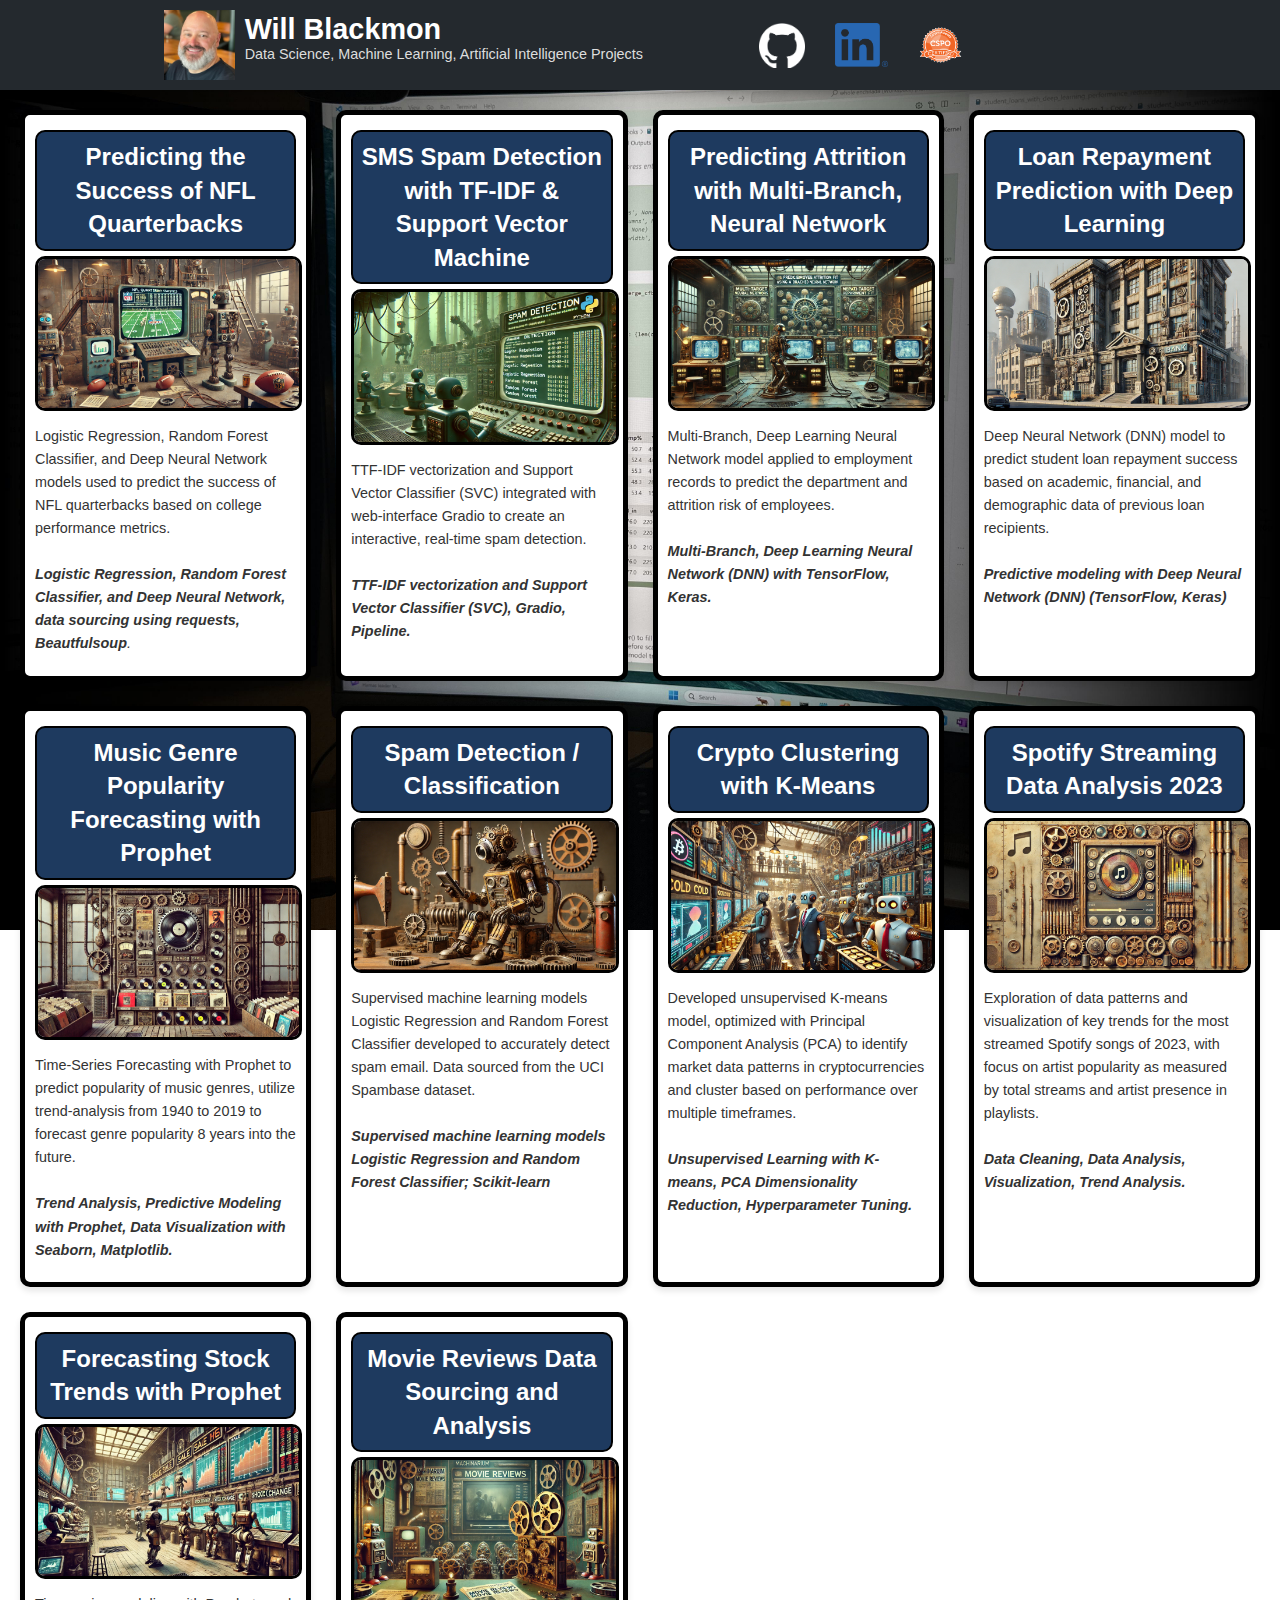
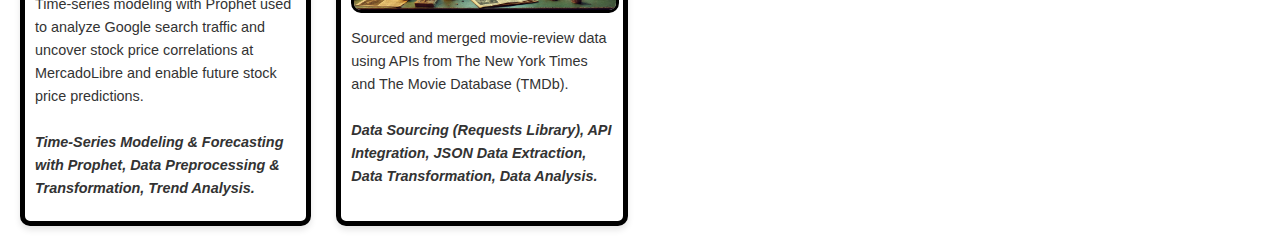
==== index.html @ c69c4bf8 "updating header styling" ====
<!DOCTYPE html>
<html lang="en">
<head>
    <meta charset="UTF-8">
    <meta name="viewport" content="width=device-width, initial-scale=1.0">
    <meta name="description" content="Will Blackmon: Data Science, Machine Learning, Artificial Intelligence Projects.">
    <meta name="keywords" content="Will Blackmon, Rice University, Machine Learning, Data Analysis, Portfolio, Projects, Engineering Manager, Software Development, Python, Software Engineering Manager, Data Science, TensorFlow, Keras ">
    <title>Will Blackmon: Data Science, Machine Learning, Artificial Intelligence Projects.</title>
    <link rel="stylesheet" href="styles.css">
</head>
<body>

    <header>
        <div class="header-content">
            <img src="images/photo.jpg" alt="Will Blackmon" style="height: 70px; vertical-align: middle; margin-right: 10px;">
            <div class="title-container">
                <h1 style="display: inline; margin: 0; font-size: 1.8em; color: #ffffff;">
                    Will Blackmon
                </h1>
                <p class="title-subtitle">Data Science, Machine Learning, Artificial Intelligence Projects</p>
            </div>
            <ul class="socials_links">
                <li><a href="https://github.com/willablackmon"><img src="images/octocat-white.png" alt="GitHub"></a></li>
                <li><a href="https://linkedin.com/in/willblackmon"><img src="images/LI-In-Bug.png" alt="LinkedIn"></a></li>
                <li><a href="https://www.scrumalliance.org/community/profile/wblackmon2"><img src="images/scrum_cspo.png" alt="Certified Product Owner, Certified Scrum Master"></a></li>
            </ul>
        </div>
    </header>

    <main>
        <section class="projects">
            <article class="project-tile">
                <a href="https://github.com/willablackmon/predicting_nfl_qb_success" target="_blank">
                    <h2>Predicting the Success of NFL Quarterbacks</h2>
                    <img src="images/qb.jpg" alt="NFL Quarterback Prediction">
                    <p>Logistic Regression, Random Forest Classifier, and Deep Neural Network models used to 
                        predict the success of NFL quarterbacks based on college performance metrics.  
                        <br>
                        <br><i><b>Logistic Regression, Random Forest Classifier, and 
                            Deep Neural Network, data sourcing using requests, Beautfulsoup</b>.</i>
                </p>
                </a>
            </article>
    
            <article class="project-tile">
                <a href="https://github.com/willablackmon/sms_spam_classification_svc_gradio" target="_blank">
                    <h2>SMS Spam Detection with TF-IDF & Support Vector Machine</h2>
                    <img src="images/spam_03.jpg" alt="SMS Spam Detection">
                    <p>TTF-IDF vectorization and Support Vector Classifier (SVC) integrated with web-interface 
                        Gradio to create an interactive, real-time spam detection. 
                        <br>
                        <br><i><b>TTF-IDF vectorization and Support Vector Classifier (SVC), 
                            Gradio, Pipeline.</b></i>

                </p>
                </a>
            </article>
    
            <article class="project-tile">
                <a href="https://github.com/willablackmon/attrition_multibranch_neural_network" target="_blank">
                    <h2>Predicting Attrition with Multi-Branch, Neural Network</h2>
                    <img src="images/neural_network_01.jpg" alt="Employee Attrition Prediction">
                    <p>Multi-Branch, Deep Learning Neural Network model applied to employment records to predict 
                        the department and attrition risk of employees. 
                        <br>
                        <br><i><b>Multi-Branch, Deep Learning Neural Network (DNN) with TensorFlow, Keras.</b></i>
                    </p>
                </a>
            </article>
    
            <article class="project-tile">
                <a href="https://github.com/willablackmon/loan_predictions_deep_learning" target="_blank">
                    <h2>Loan Repayment Prediction with Deep Learning</h2>
                    <img src="images/bank_01.jpg" alt="Student Loan Prediction">
                    <p>Deep Neural Network (DNN) model to predict student loan repayment success based on 
                        academic, financial, and demographic data of previous loan recipients.
                        <br>
                        <br><i><b>Predictive modeling with Deep Neural Network (DNN) (TensorFlow, Keras)</b></i>
                    </p>
                </a>
            </article>
    
            <article class="project-tile">
                <a href="https://github.com/willablackmon/top_selling_album_genres" target="_blank">
                    <h2>Music Genre Popularity Forecasting with Prophet</h2>
                    <img src="images/record_04.jpg" alt="Music Genres Forecasting">
                    <p>Time-Series Forecasting with Prophet to predict popularity of music genres, utilize trend-analysis from 1940 to 2019 
                        to forecast genre popularity 8 years into the future.  
                        <br>
                        <br><i><b>Trend Analysis, Predictive Modeling with Prophet, Data Visualization with Seaborn, Matplotlib.</b></i>
                    </p>
                </a>
            </article>
    
            <article class="project-tile">
                <a href="https://github.com/willablackmon/spam_detection_classification" target="_blank">
                    <h2>Spam Detection / Classification</h2>
                    <img src="images/text_03.jpg" alt="Spam Detection Classification">
                    <p>Supervised machine learning models Logistic Regression and Random Forest Classifier developed 
                        to accurately detect spam email.  
                        Data sourced from the UCI Spambase dataset.
                        <br>
                        <br><i><b>Supervised machine learning models Logistic Regression and 
                            Random Forest Classifier; Scikit-learn</b></i>
                    </p>
                </a>
            </article>
    
            <article class="project-tile">
                <a href="https://github.com/willablackmon/crypto_clustering_kmeans" target="_blank">
                    <h2>Crypto Clustering with K-Means</h2>
                    <img src="images/crypto_03.jpg" alt="Crypto Clustering">
                    <p>Developed unsupervised K-means model, optimized with Principal Component Analysis (PCA) 
                        to identify market data patterns in cryptocurrencies and cluster based on performance 
                        over multiple timeframes.  
                        <br>
                        <br><i><b>Unsupervised Learning with K-means, PCA Dimensionality Reduction, Hyperparameter Tuning.</b></i>
                    </p>
                </a>
            </article>
    
            <article class="project-tile">
                <a href="https://github.com/willablackmon/spotify_playlist_analysis" target="_blank">
                    <h2>Spotify Streaming Data Analysis 2023</h2>
                    <img src="images/playlist_00.jpg" alt="Spotify Data Analysis">
                    <p>Exploration of data patterns and visualization of key trends for the most streamed Spotify songs of 2023, with 
                        focus on artist popularity as measured by total streams and artist presence in playlists.
                        <br>
                        <br><i><b>Data Cleaning, Data Analysis, Visualization, Trend Analysis.</b></i>
                    </p>
                </a>
            </article>
    
            <article class="project-tile">
                <a href="https://github.com/willablackmon/search-stock-trends-prophet" target="_blank">
                    <h2>Forecasting Stock Trends with Prophet</h2>
                    <img src="images/stock_01.jpg" alt="Stock Trends Forecasting">
                    <p>Time-series modeling with Prophet used to analyze Google search traffic and uncover stock price correlations at 
                        MercadoLibre and enable future stock price predictions.
                        <br>
                        <br><i><b>Time-Series Modeling & Forecasting with Prophet, Data Preprocessing & Transformation, Trend Analysis.</b></i>
                    </p>
                </a>
            </article>
    
            <article class="project-tile">
                <a href="https://github.com/willablackmon/movie-reviews-data-sourcing" target="_blank">
                    <h2>Movie Reviews Data Sourcing and Analysis</h2>
                    <img src="images/movie_04.jpg" alt="Movie Reviews Analysis">
                    <p>Sourced and merged movie-review data using APIs from The New York Times and The Movie Database (TMDb). 
                    <br>
                    <br><i><b>Data Sourcing (Requests Library), API Integration, JSON Data Extraction, 
                        Data Transformation, Data Analysis.</b></i>
                    </p>
                </a>
            </article>
        </section>
    </main>
</body>
</html>
---- styles.css ----
/* General Styles */
body {
    font-family: 'Calibri', sans-serif;
    background: url('images/pc_gradient.jpg') no-repeat center center fixed;
    background-size: cover;
    color: #000000; /* Black text */
    margin: 0;
    padding: 0;
    box-sizing: border-box; /* Ensure padding and border are included in element width and height */
}

a {
    text-decoration: none; /* Removes underline */
    color: inherit; /* Ensures that the color remains the same as the surrounding text */
}

/* Header Styles */
header {
    background-color: #24292e; /* GitHub dark gray */
    padding: 10px 20px; /* Reduced padding for height adjustment */
    box-shadow: 0 4px 8px rgba(0, 0, 0, 0.2); /* Increased shadow for better visual impact */
}

.header-content {
    display: flex;
    align-items: center;
    justify-content: left; /* Align to the left */
    margin-left: 1.5in; /* Adjust the spacing as needed */
}

.title-container {
    display: inline-block;
}

header h1 {
    margin-top: 0; /* Remove the top margin to prevent pushing the text up */
    font-size: 1.8em; /* Adjusted font size */
    color: #ffffff; /* White text */
    margin-left: 10px; /* Space between the Octocat and name */
}

.title-subtitle {
    font-size: 0.9em; /* Smaller font size for subtitle */
    color: #dddddd; /* Light gray text */
    margin-top: 0; /* Remove top margin to align closely with main title */
}

.socials_links {
    display: inline-flex;
    list-style: none;
    padding: 0;
    margin: 0;
    margin-left: 1in;
    align-items: center; /* Align the icons vertically with the text */
}

.socials_links img {
    height: 45px; /* Adjusted height to match the updated layout */
    margin: 0 10px; /* Uniform spacing */
    vertical-align: middle; /* Ensure vertical alignment with text */
    object-fit: contain; /* Preserve the image's aspect ratio */
}

.socials_links li {
    margin-left: 10px; /* Space between social links */
}



/* Project Tiles */
.projects {
    display: grid;
    grid-template-columns: repeat(auto-fit, minmax(280px, 1fr)); /* Responsive layout with minimum width */
    gap: 15px; 
    padding: 15px;
}

.project-tile {
    background-color: #ffffff;
    padding: 10px; /* Adjusted padding for a tighter layout */
    margin: 5px; /* Reduced margin to bring tiles closer together */
    border-radius: 10px;
    box-shadow: 0px 4px 6px rgba(0, 0, 0, 0.1);
    align-items: center;
    text-align: center;
    display: flex;
    flex-direction: column;
    justify-content: space-between;
    overflow: hidden;
    font-family: 'Calibri', sans-serif;
    border: 5px solid black; /* Thick black border around each tile */
    /* Remove the transition for the tile's border color */
}

.project-tile img {
    width: 100%; /* Set width to 100% of the container */
    height: auto; /* 30% shorter than the original height */
    object-fit: cover; /* Ensure the image covers the area without being distorted */
    object-position: center; /* Keep the image centered */
    border-radius: 10px;
    margin-bottom: 5px; /* Reduced margin between image and title */
    border: 3px solid black; /* Black frame around the image */
    margin: 0; /* Remove any margin to align precisely with h2 */
    transition: transform 0.3s ease-in-out;
}

/* Keep only the hover effect for the image */
.project-tile:hover img,
.project-tile:hover h2 {
    width: 100%; /* Makes both image and title bubble span the full width of the tile */
    box-sizing: border-box; /* Ensures padding and border are included in the width */
    transform: scale(1.05);
    transition: transform 0.4s ease-in-out;
}

.project-tile h2 {
    font-size: 1.5em; /* Same font size */
    margin: 5px 0; /* Reduced margin for tighter fit */
    padding: 8px; /* Adjusted padding for compactness */
    background-color: #1E3A5F; /* Dark blue background */
    color: #FFFFFF;
    font-weight: bold;
    border-radius: 10px;
    white-space: normal;
    word-wrap: break-word;
    line-height: 1.4em;
    text-align: center;
    border: 2px solid black; /* Thin black border around h2 bubble */
    transition: border 0.3s ease-in-out; /* Transition for border when hovering */
}

.project-tile p {
    font-size: 0.9em; /* Slightly adjusted paragraph font size */
    margin: 5px 0; /* Reduced margins for a tighter layout */
    color: #333333; /* Use a dark gray instead of pure black for better readability */
    padding: 5px 0;
    text-align: left;
    line-height: 1.6;
    word-wrap: break-word;
    font-family: 'Calibri', sans-serif;
}

.project-tile a {
    text-decoration: none; /* Removes underline from links */
    color: inherit;
}

@media (max-width: 600px) {
    .projects {
        grid-template-columns: 1fr; /* Stack the tiles in a single column */
    }

    .project-tile {
        margin: 10px 0; /* Increase the vertical margin between tiles */
        padding: 8px; /* Adjust the padding to fit smaller screens */
    }

    .project-tile img {
        height: 120px; /* Reduce image height for smaller screens */
    }

    .project-tile h2 {
        font-size: 1.3em; /* Slightly reduce the title size */
    }
}


/*
.project-tile:hover {
    border-color: #1E3A5F; 
}

.project-tile:hover h2 {
    border: 5px solid black;  
}
*/
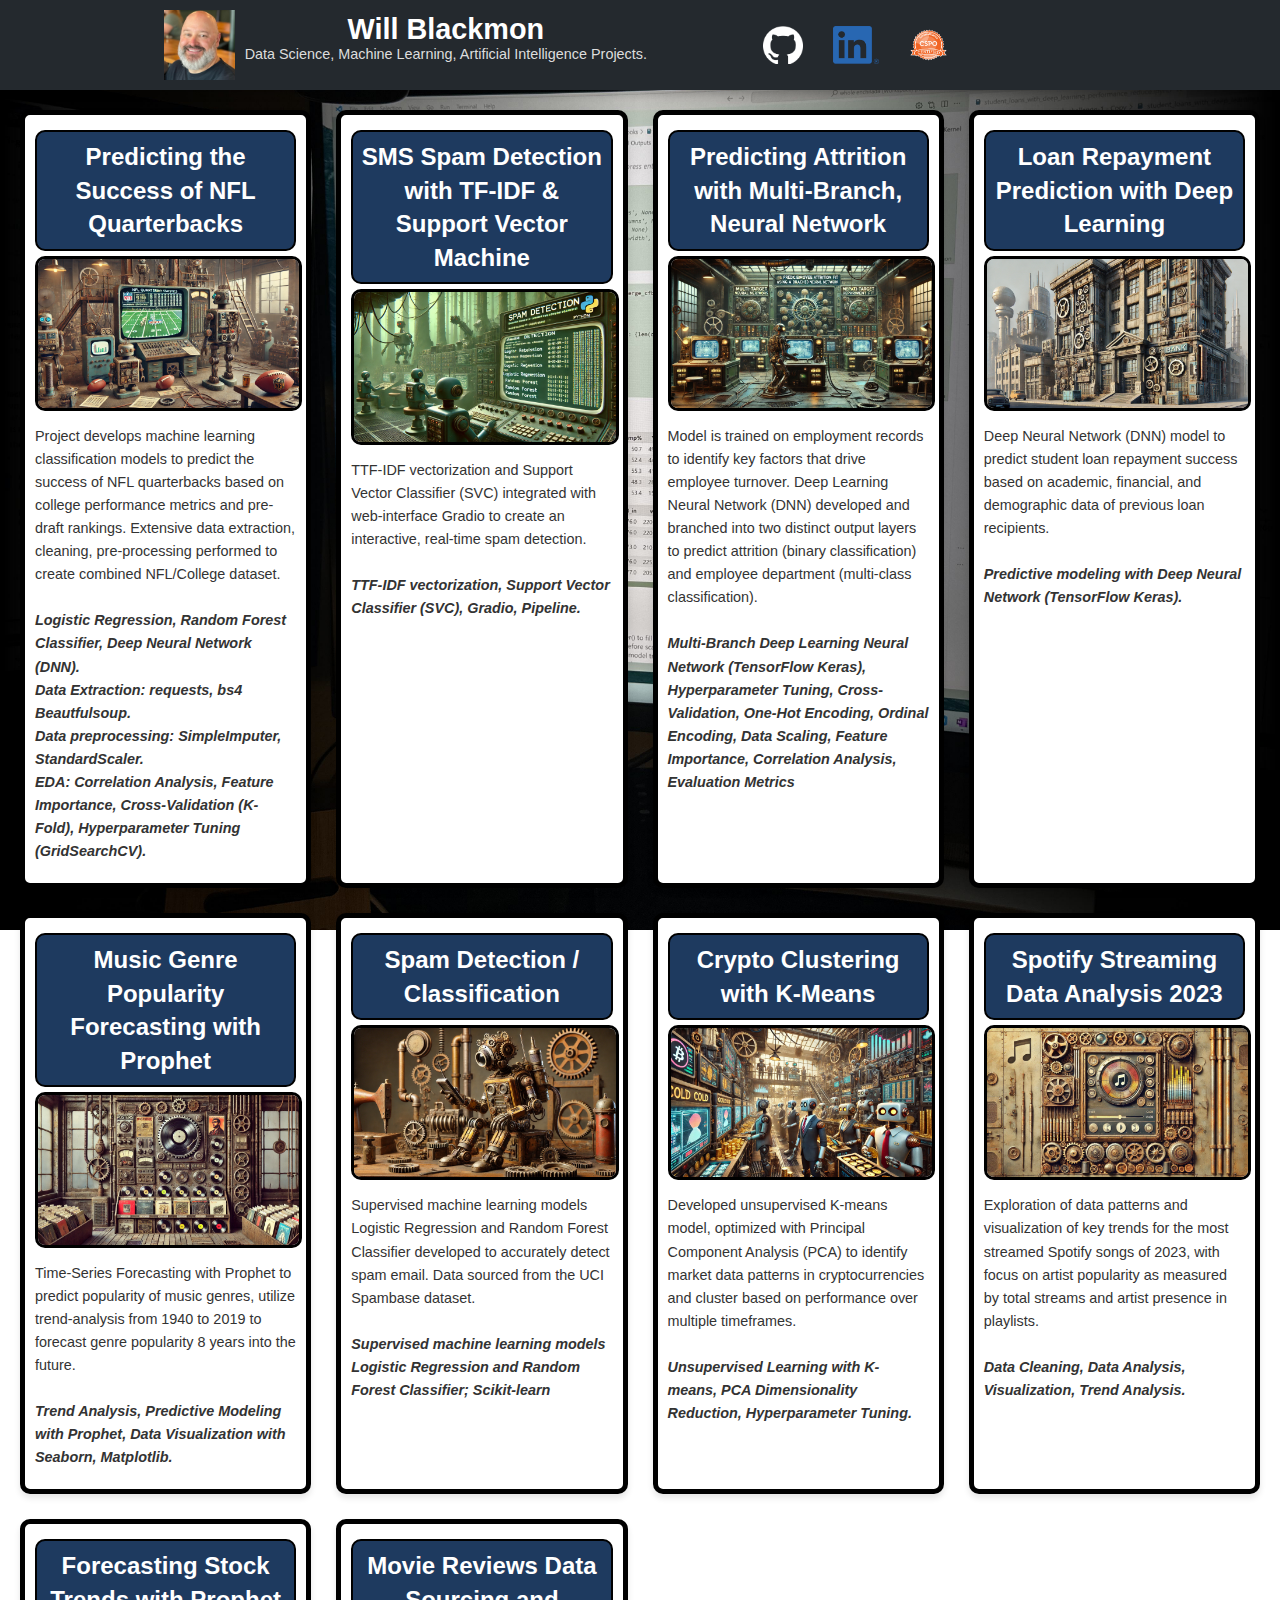
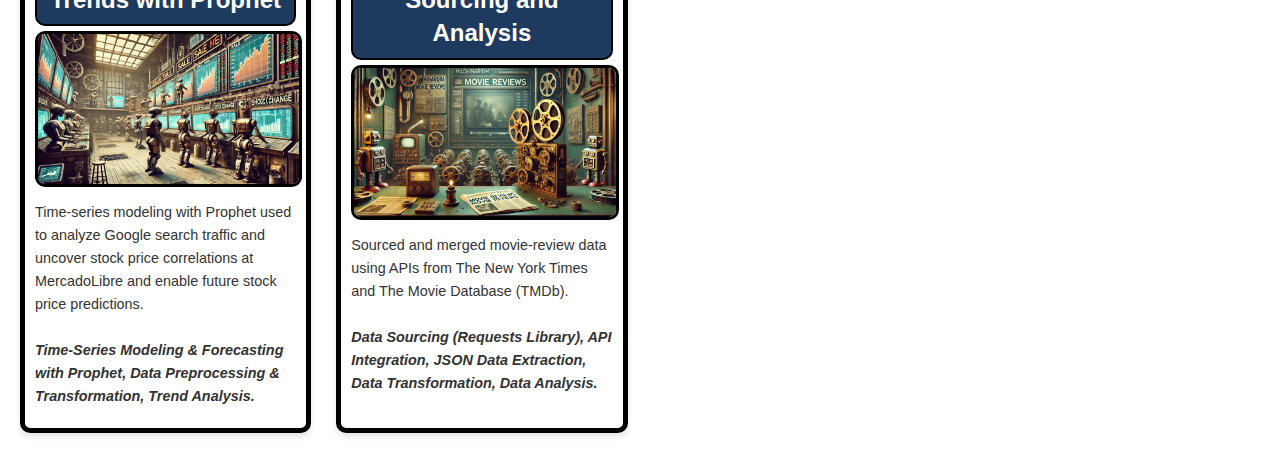
==== commit 63d06fe7: "updating project descriptions" ====
--- a/index.html
+++ b/index.html
@@ -17,7 +17,7 @@
                 <h1 style="display: inline; margin: 0; font-size: 1.8em; color: #ffffff;">
                     Will Blackmon
                 </h1>
-                <p class="title-subtitle">Data Science, Machine Learning, Artificial Intelligence Projects</p>
+                <p class="title-subtitle">Data Science, Machine Learning, Artificial Intelligence Projects.</p>
             </div>
             <ul class="socials_links">
                 <li><a href="https://github.com/willablackmon"><img src="images/octocat-white.png" alt="GitHub"></a></li>
@@ -33,11 +33,14 @@
                 <a href="https://github.com/willablackmon/predicting_nfl_qb_success" target="_blank">
                     <h2>Predicting the Success of NFL Quarterbacks</h2>
                     <img src="images/qb.jpg" alt="NFL Quarterback Prediction">
-                    <p>Logistic Regression, Random Forest Classifier, and Deep Neural Network models used to 
-                        predict the success of NFL quarterbacks based on college performance metrics.  
+                    <p>Project develops machine learning classification models to predict the success of NFL quarterbacks based on college 
+                        performance metrics and pre-draft rankings.  Extensive data extraction, cleaning, pre-processing performed
+                        to create combined NFL/College dataset.
                         <br>
-                        <br><i><b>Logistic Regression, Random Forest Classifier, and 
-                            Deep Neural Network, data sourcing using requests, Beautfulsoup</b>.</i>
+                        <br><i><b>Logistic Regression, Random Forest Classifier, Deep Neural Network (DNN). 
+                        <br>Data Extraction: requests, bs4 Beautfulsoup. 
+                        <br>Data preprocessing: SimpleImputer, StandardScaler. 
+                        <br>EDA: Correlation Analysis, Feature Importance, Cross-Validation (K-Fold), Hyperparameter Tuning (GridSearchCV).</b></i>
                 </p>
                 </a>
             </article>
@@ -49,8 +52,7 @@
                     <p>TTF-IDF vectorization and Support Vector Classifier (SVC) integrated with web-interface 
                         Gradio to create an interactive, real-time spam detection. 
                         <br>
-                        <br><i><b>TTF-IDF vectorization and Support Vector Classifier (SVC), 
-                            Gradio, Pipeline.</b></i>
+                        <br><i><b>TTF-IDF vectorization, Support Vector Classifier (SVC), Gradio, Pipeline.</b></i>
 
                 </p>
                 </a>
@@ -60,10 +62,13 @@
                 <a href="https://github.com/willablackmon/attrition_multibranch_neural_network" target="_blank">
                     <h2>Predicting Attrition with Multi-Branch, Neural Network</h2>
                     <img src="images/neural_network_01.jpg" alt="Employee Attrition Prediction">
-                    <p>Multi-Branch, Deep Learning Neural Network model applied to employment records to predict 
-                        the department and attrition risk of employees. 
+                    <p>Model is trained on employment records to identify key factors that drive employee turnover.  
+                        Deep Learning Neural Network (DNN) developed and branched into two distinct output layers 
+                        to predict attrition (binary classification) and employee department (multi-class classification). 
                         <br>
-                        <br><i><b>Multi-Branch, Deep Learning Neural Network (DNN) with TensorFlow, Keras.</b></i>
+                        <br><i><b>Multi-Branch Deep Learning Neural Network (TensorFlow Keras), 
+                            Hyperparameter Tuning, Cross-Validation, One-Hot Encoding, Ordinal Encoding, Data Scaling, 
+                            Feature Importance, Correlation Analysis, Evaluation Metrics</b></i>
                     </p>
                 </a>
             </article>
@@ -75,7 +80,7 @@
                     <p>Deep Neural Network (DNN) model to predict student loan repayment success based on 
                         academic, financial, and demographic data of previous loan recipients.
                         <br>
-                        <br><i><b>Predictive modeling with Deep Neural Network (DNN) (TensorFlow, Keras)</b></i>
+                        <br><i><b>Predictive modeling with Deep Neural Network (TensorFlow Keras).</b></i>
                     </p>
                 </a>
             </article>
--- a/styles.css
+++ b/styles.css
@@ -21,28 +21,31 @@
     box-shadow: 0 4px 8px rgba(0, 0, 0, 0.2); /* Increased shadow for better visual impact */
 }
 
+/* General Header Styles */
 .header-content {
     display: flex;
     align-items: center;
-    justify-content: left; /* Align to the left */
-    margin-left: 1.5in; /* Adjust the spacing as needed */
+    justify-content: left;
+    margin-left: 1.5in; /* Adjust as needed */
 }
 
 .title-container {
-    display: inline-block;
+    display: flex;
+    flex-direction: column;  /* Stack title and subtitle vertically */
+    align-items: center;     /* Center-align title and subtitle */
 }
 
 header h1 {
-    margin-top: 0; /* Remove the top margin to prevent pushing the text up */
-    font-size: 1.8em; /* Adjusted font size */
-    color: #ffffff; /* White text */
-    margin-left: 10px; /* Space between the Octocat and name */
+    margin-top: 0;
+    font-size: 1.8em;
+    color: #ffffff;
+    margin-left: 10px;
 }
 
 .title-subtitle {
-    font-size: 0.9em; /* Smaller font size for subtitle */
-    color: #dddddd; /* Light gray text */
-    margin-top: 0; /* Remove top margin to align closely with main title */
+    font-size: 0.9em;
+    color: #dddddd;
+    margin-top: 0;
 }
 
 .socials_links {
@@ -51,14 +54,14 @@
     padding: 0;
     margin: 0;
     margin-left: 1in;
-    align-items: center; /* Align the icons vertically with the text */
+    align-items: center;
 }
 
 .socials_links img {
-    height: 45px; /* Adjusted height to match the updated layout */
-    margin: 0 10px; /* Uniform spacing */
-    vertical-align: middle; /* Ensure vertical alignment with text */
-    object-fit: contain; /* Preserve the image's aspect ratio */
+    height: 39px; /* Increased by 30% */
+    margin: 0 10px;
+    vertical-align: middle;
+    object-fit: contain;
 }
 
 .socials_links li {
@@ -145,22 +148,19 @@
     color: inherit;
 }
 
+/* Responsive Adjustments for Smaller Screens */
 @media (max-width: 600px) {
-    .projects {
-        grid-template-columns: 1fr; /* Stack the tiles in a single column */
+    .header-content {
+        flex-direction: column;  /* Stack items vertically on small screens */
+        align-items: center;     /* Center-align all items in the header */
     }
 
-    .project-tile {
-        margin: 10px 0; /* Increase the vertical margin between tiles */
-        padding: 8px; /* Adjust the padding to fit smaller screens */
+    .socials_links {
+        margin-top: 10px; /* Adds space between title area and social icons */
     }
 
-    .project-tile img {
-        height: 120px; /* Reduce image height for smaller screens */
-    }
-
-    .project-tile h2 {
-        font-size: 1.3em; /* Slightly reduce the title size */
+    header h1, .title-subtitle {
+        text-align: center; /* Center-align text on small screens */
     }
 }
 
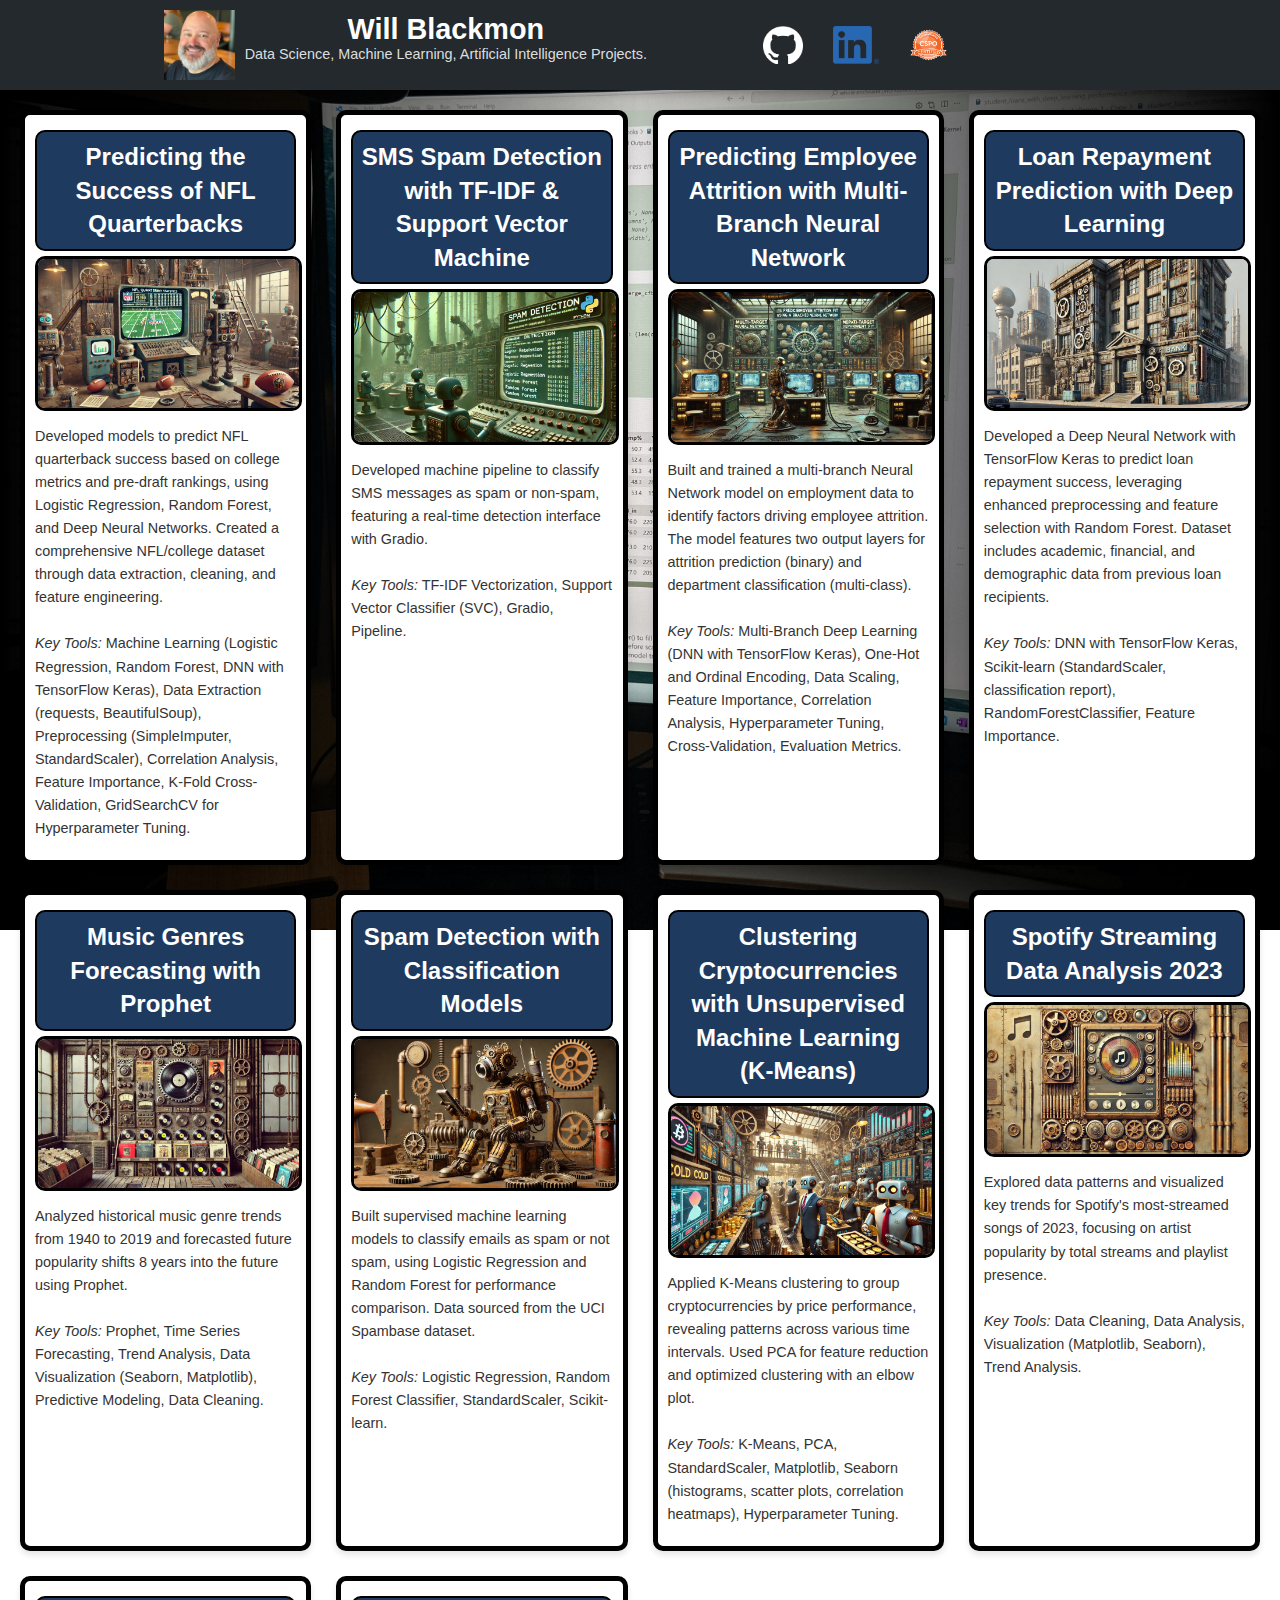
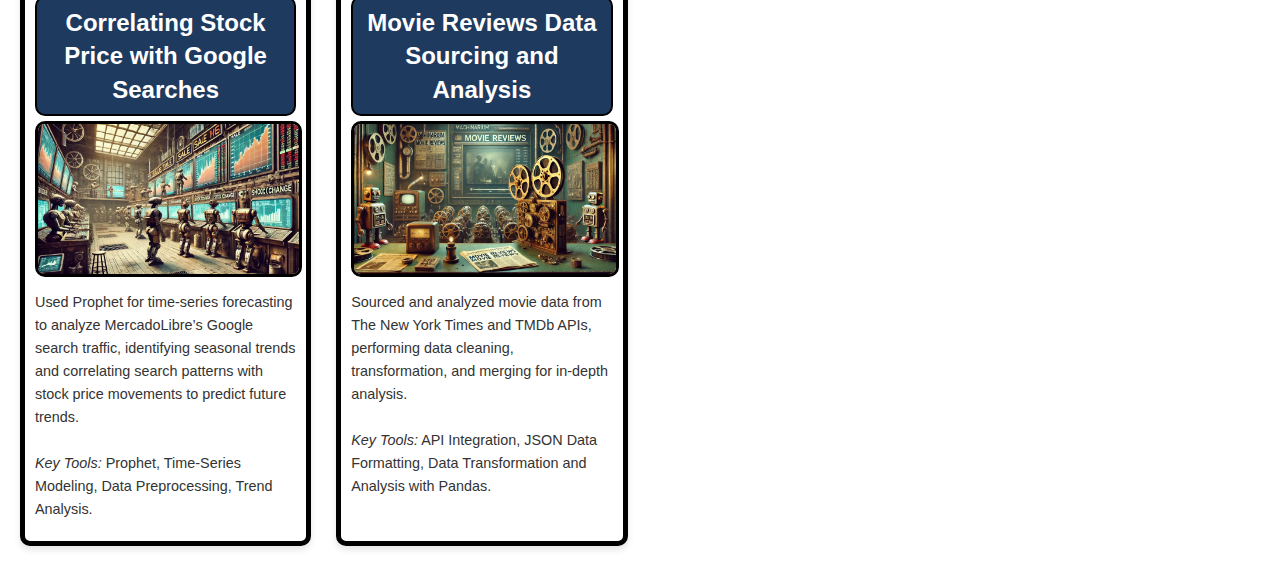
==== commit c67afa4c: "update summaries" ====
--- a/index.html
+++ b/index.html
@@ -32,15 +32,14 @@
             <article class="project-tile">
                 <a href="https://github.com/willablackmon/predicting_nfl_qb_success" target="_blank">
                     <h2>Predicting the Success of NFL Quarterbacks</h2>
-                    <img src="images/qb.jpg" alt="NFL Quarterback Prediction">
-                    <p>Project develops machine learning classification models to predict the success of NFL quarterbacks based on college 
-                        performance metrics and pre-draft rankings.  Extensive data extraction, cleaning, pre-processing performed
-                        to create combined NFL/College dataset.
+                    <img src="images/qb.jpg" alt="NFL Quarterback Success Prediction">
+                    <p>Developed models to predict NFL quarterback success based on college metrics and pre-draft rankings, 
+                        using Logistic Regression, Random Forest, and Deep Neural Networks. 
+                        Created a comprehensive NFL/college dataset through data extraction, cleaning, and feature engineering.
                         <br>
-                        <br><i><b>Logistic Regression, Random Forest Classifier, Deep Neural Network (DNN). 
-                        <br>Data Extraction: requests, bs4 Beautfulsoup. 
-                        <br>Data preprocessing: SimpleImputer, StandardScaler. 
-                        <br>EDA: Correlation Analysis, Feature Importance, Cross-Validation (K-Fold), Hyperparameter Tuning (GridSearchCV).</b></i>
+                        <br><i>Key Tools:</i> Machine Learning (Logistic Regression, Random Forest, DNN with TensorFlow Keras), 
+                            Data Extraction (requests, BeautifulSoup), Preprocessing (SimpleImputer, StandardScaler), 
+                            Correlation Analysis, Feature Importance, K-Fold Cross-Validation, GridSearchCV for Hyperparameter Tuning.
                 </p>
                 </a>
             </article>
@@ -49,26 +48,24 @@
                 <a href="https://github.com/willablackmon/sms_spam_classification_svc_gradio" target="_blank">
                     <h2>SMS Spam Detection with TF-IDF & Support Vector Machine</h2>
                     <img src="images/spam_03.jpg" alt="SMS Spam Detection">
-                    <p>TTF-IDF vectorization and Support Vector Classifier (SVC) integrated with web-interface 
-                        Gradio to create an interactive, real-time spam detection. 
+                    <p>Developed machine pipeline to classify SMS messages as spam or non-spam, 
+                        featuring a real-time detection interface with Gradio.
                         <br>
-                        <br><i><b>TTF-IDF vectorization, Support Vector Classifier (SVC), Gradio, Pipeline.</b></i>
-
+                        <br><i>Key Tools:</i> TF-IDF Vectorization, Support Vector Classifier (SVC), Gradio, Pipeline.
                 </p>
                 </a>
             </article>
     
             <article class="project-tile">
                 <a href="https://github.com/willablackmon/attrition_multibranch_neural_network" target="_blank">
-                    <h2>Predicting Attrition with Multi-Branch, Neural Network</h2>
+                    <h2>Predicting Employee Attrition with Multi-Branch Neural Network</h2>
                     <img src="images/neural_network_01.jpg" alt="Employee Attrition Prediction">
-                    <p>Model is trained on employment records to identify key factors that drive employee turnover.  
-                        Deep Learning Neural Network (DNN) developed and branched into two distinct output layers 
-                        to predict attrition (binary classification) and employee department (multi-class classification). 
+                    <p>Built and trained a multi-branch Neural Network model on employment data to identify factors driving employee attrition. 
+                        The model features two output layers for attrition prediction (binary) and department classification (multi-class).
                         <br>
-                        <br><i><b>Multi-Branch Deep Learning Neural Network (TensorFlow Keras), 
-                            Hyperparameter Tuning, Cross-Validation, One-Hot Encoding, Ordinal Encoding, Data Scaling, 
-                            Feature Importance, Correlation Analysis, Evaluation Metrics</b></i>
+                        <br><i>Key Tools:</i> Multi-Branch Deep Learning (DNN with TensorFlow Keras), 
+                            One-Hot and Ordinal Encoding, Data Scaling, Feature Importance, Correlation Analysis, 
+                            Hyperparameter Tuning, Cross-Validation, Evaluation Metrics.
                     </p>
                 </a>
             </article>
@@ -77,49 +74,52 @@
                 <a href="https://github.com/willablackmon/loan_predictions_deep_learning" target="_blank">
                     <h2>Loan Repayment Prediction with Deep Learning</h2>
                     <img src="images/bank_01.jpg" alt="Student Loan Prediction">
-                    <p>Deep Neural Network (DNN) model to predict student loan repayment success based on 
-                        academic, financial, and demographic data of previous loan recipients.
+                    <p>Developed a Deep Neural Network with TensorFlow Keras to predict loan repayment success, 
+                        leveraging enhanced preprocessing and feature selection with Random Forest. 
+                        Dataset includes academic, financial, and demographic data from previous loan recipients.
                         <br>
-                        <br><i><b>Predictive modeling with Deep Neural Network (TensorFlow Keras).</b></i>
+                        <br><i>Key Tools:</i> DNN with TensorFlow Keras, Scikit-learn (StandardScaler, classification report), 
+                        RandomForestClassifier, Feature Importance.
                     </p>
                 </a>
             </article>
     
             <article class="project-tile">
                 <a href="https://github.com/willablackmon/top_selling_album_genres" target="_blank">
-                    <h2>Music Genre Popularity Forecasting with Prophet</h2>
+                    <h2>Music Genres Forecasting with Prophet</h2>
                     <img src="images/record_04.jpg" alt="Music Genres Forecasting">
-                    <p>Time-Series Forecasting with Prophet to predict popularity of music genres, utilize trend-analysis from 1940 to 2019 
-                        to forecast genre popularity 8 years into the future.  
+                    <p>Analyzed historical music genre trends from 1940 to 2019 and forecasted future popularity 
+                        shifts 8 years into the future using Prophet.
                         <br>
-                        <br><i><b>Trend Analysis, Predictive Modeling with Prophet, Data Visualization with Seaborn, Matplotlib.</b></i>
+                        <br><i>Key Tools:</i> Prophet, Time Series Forecasting, Trend Analysis, 
+                            Data Visualization (Seaborn, Matplotlib), Predictive Modeling, Data Cleaning.
                     </p>
                 </a>
             </article>
     
             <article class="project-tile">
                 <a href="https://github.com/willablackmon/spam_detection_classification" target="_blank">
-                    <h2>Spam Detection / Classification</h2>
+                    <h2>Spam Detection with Classification Models</h2>
                     <img src="images/text_03.jpg" alt="Spam Detection Classification">
-                    <p>Supervised machine learning models Logistic Regression and Random Forest Classifier developed 
-                        to accurately detect spam email.  
+                    <p>Built supervised machine learning models to classify emails as spam or not spam, using Logistic 
+                        Regression and Random Forest for performance comparison. 
                         Data sourced from the UCI Spambase dataset.
                         <br>
-                        <br><i><b>Supervised machine learning models Logistic Regression and 
-                            Random Forest Classifier; Scikit-learn</b></i>
+                        <br><i>Key Tools:</i> Logistic Regression, Random Forest Classifier, StandardScaler, Scikit-learn.
                     </p>
                 </a>
             </article>
     
             <article class="project-tile">
                 <a href="https://github.com/willablackmon/crypto_clustering_kmeans" target="_blank">
-                    <h2>Crypto Clustering with K-Means</h2>
+                    <h2>Clustering Cryptocurrencies with Unsupervised Machine Learning (K-Means) </h2>
                     <img src="images/crypto_03.jpg" alt="Crypto Clustering">
-                    <p>Developed unsupervised K-means model, optimized with Principal Component Analysis (PCA) 
-                        to identify market data patterns in cryptocurrencies and cluster based on performance 
-                        over multiple timeframes.  
+                    <p>Applied K-Means clustering to group cryptocurrencies by price performance, 
+                        revealing patterns across various time intervals. 
+                        Used PCA for feature reduction and optimized clustering with an elbow plot.
                         <br>
-                        <br><i><b>Unsupervised Learning with K-means, PCA Dimensionality Reduction, Hyperparameter Tuning.</b></i>
+                        <br><i>Key Tools:</i> K-Means, PCA, StandardScaler, Matplotlib, Seaborn 
+                        (histograms, scatter plots, correlation heatmaps), Hyperparameter Tuning.
                     </p>
                 </a>
             </article>
@@ -128,22 +128,22 @@
                 <a href="https://github.com/willablackmon/spotify_playlist_analysis" target="_blank">
                     <h2>Spotify Streaming Data Analysis 2023</h2>
                     <img src="images/playlist_00.jpg" alt="Spotify Data Analysis">
-                    <p>Exploration of data patterns and visualization of key trends for the most streamed Spotify songs of 2023, with 
-                        focus on artist popularity as measured by total streams and artist presence in playlists.
+                    <p>Explored data patterns and visualized key trends for Spotify's 
+                        most-streamed songs of 2023, focusing on artist popularity by total streams and playlist presence.
                         <br>
-                        <br><i><b>Data Cleaning, Data Analysis, Visualization, Trend Analysis.</b></i>
+                        <br><i>Key Tools:</i> Data Cleaning, Data Analysis, Visualization (Matplotlib, Seaborn), Trend Analysis.
                     </p>
                 </a>
             </article>
     
             <article class="project-tile">
                 <a href="https://github.com/willablackmon/search-stock-trends-prophet" target="_blank">
-                    <h2>Forecasting Stock Trends with Prophet</h2>
+                    <h2>Correlating Stock Price with Google Searches</h2>
                     <img src="images/stock_01.jpg" alt="Stock Trends Forecasting">
-                    <p>Time-series modeling with Prophet used to analyze Google search traffic and uncover stock price correlations at 
-                        MercadoLibre and enable future stock price predictions.
+                    <p>Used Prophet for time-series forecasting to analyze MercadoLibre’s Google search traffic, 
+                        identifying seasonal trends and correlating search patterns with stock price movements to predict future trends.
                         <br>
-                        <br><i><b>Time-Series Modeling & Forecasting with Prophet, Data Preprocessing & Transformation, Trend Analysis.</b></i>
+                        <br><i>Key Tools:</i> Prophet, Time-Series Modeling, Data Preprocessing, Trend Analysis.
                     </p>
                 </a>
             </article>
@@ -152,10 +152,10 @@
                 <a href="https://github.com/willablackmon/movie-reviews-data-sourcing" target="_blank">
                     <h2>Movie Reviews Data Sourcing and Analysis</h2>
                     <img src="images/movie_04.jpg" alt="Movie Reviews Analysis">
-                    <p>Sourced and merged movie-review data using APIs from The New York Times and The Movie Database (TMDb). 
+                    <p>Sourced and analyzed movie data from The New York Times and TMDb APIs, 
+                        performing data cleaning, transformation, and merging for in-depth analysis. 
                     <br>
-                    <br><i><b>Data Sourcing (Requests Library), API Integration, JSON Data Extraction, 
-                        Data Transformation, Data Analysis.</b></i>
+                    <br><i>Key Tools:</i> API Integration, JSON Data Formatting, Data Transformation and Analysis with Pandas.
                     </p>
                 </a>
             </article>
--- a/styles.css
+++ b/styles.css
@@ -148,29 +148,38 @@
     color: inherit;
 }
 
-/* Responsive Adjustments for Smaller Screens */
+
+
 @media (max-width: 600px) {
     .header-content {
-        flex-direction: column;  /* Stack items vertically on small screens */
-        align-items: center;     /* Center-align all items in the header */
+        width: 100%;
+        display: flex;
+        flex-direction: column;
+        align-items: center;
+        justify-content: center;
+        margin: 0;
+        padding: 20px 0;
+    }
+
+    header {
+        text-align: center;
+        padding: 20px 10px;
     }
 
     .socials_links {
-        margin-top: 10px; /* Adds space between title area and social icons */
+        display: flex;
+        justify-content: center;
+        align-items: center;
+        width: auto; /* Allow content width */
+        padding: 0;
+        margin: 0;
+    }
+
+    .socials_links li {
+        margin: 0 10px; /* Space between icons */
     }
 
     header h1, .title-subtitle {
-        text-align: center; /* Center-align text on small screens */
+        text-align: center;
     }
-}
-
-
-/*
-.project-tile:hover {
-    border-color: #1E3A5F; 
-}
-
-.project-tile:hover h2 {
-    border: 5px solid black;  
-}
-*/+}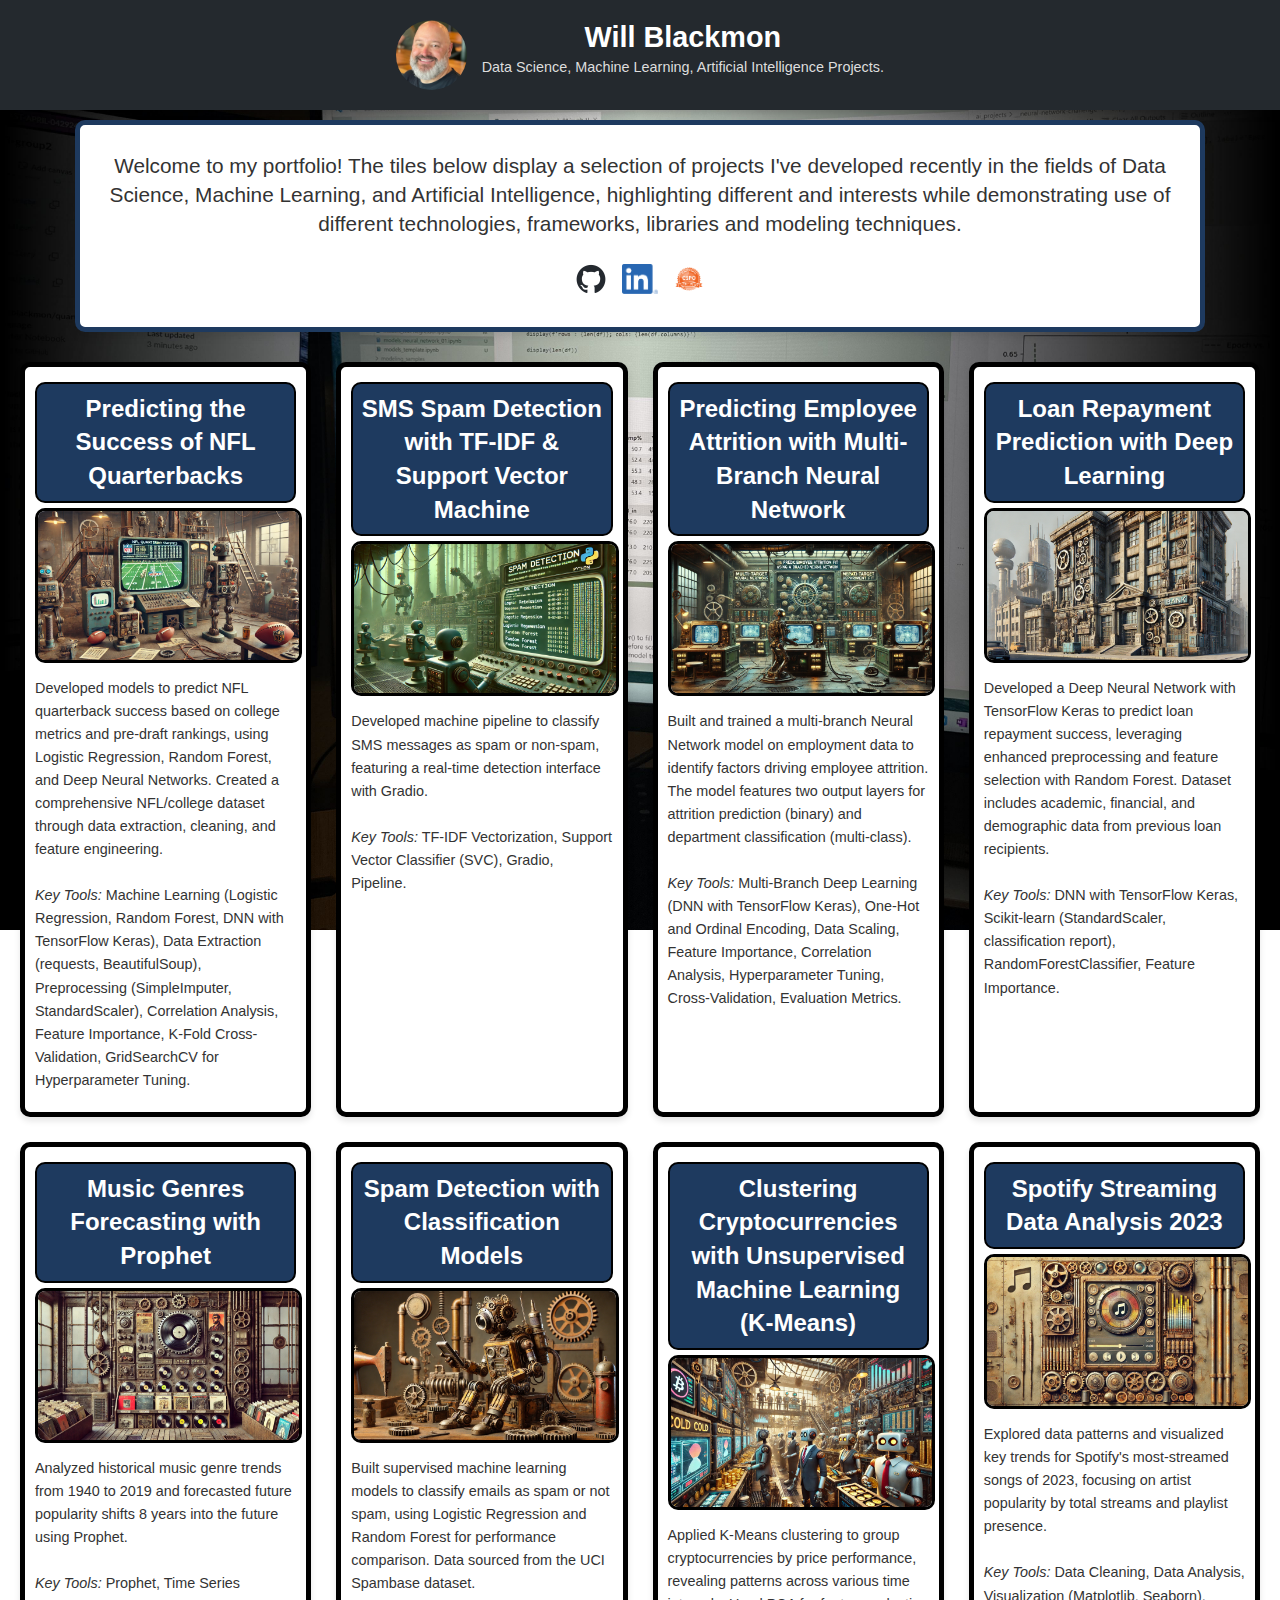
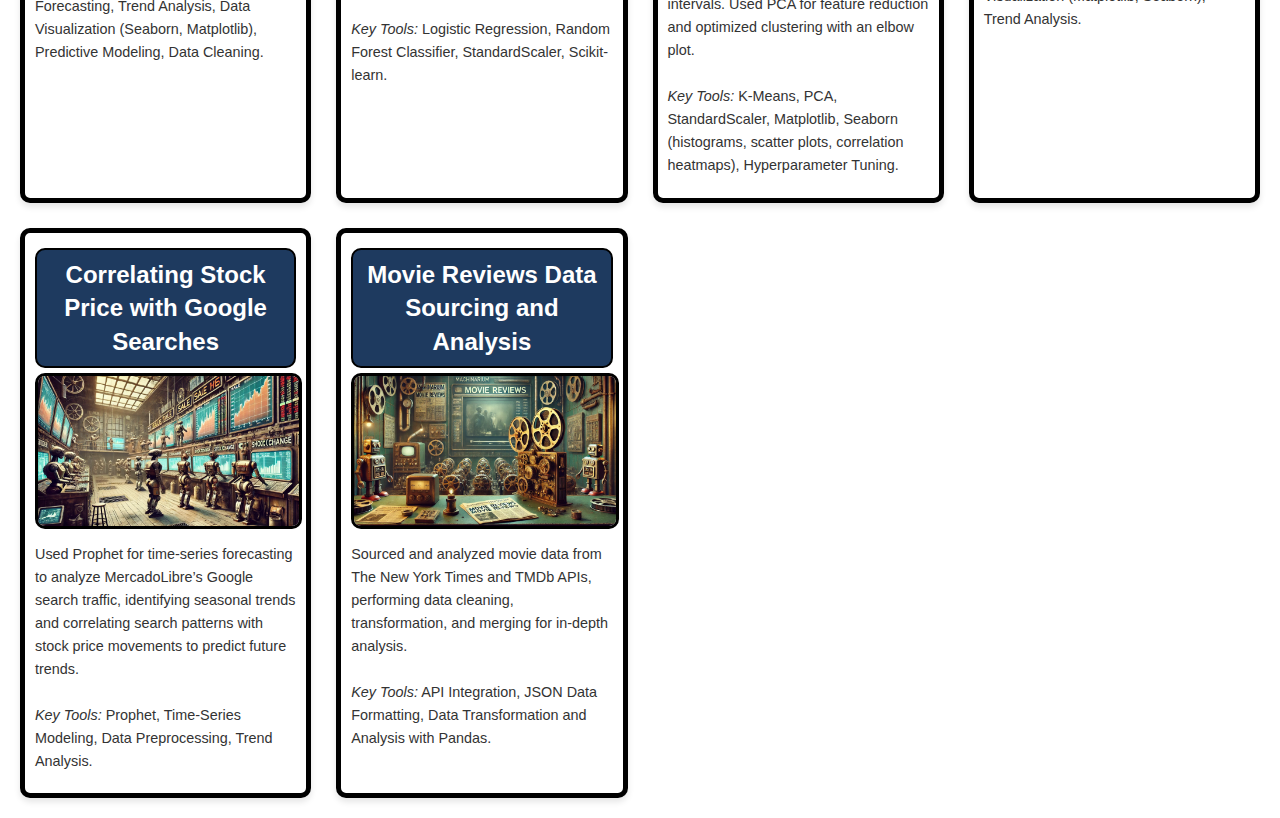
==== commit 761e8d69: "adding intro section" ====
--- a/index.html
+++ b/index.html
@@ -12,20 +12,26 @@
 
     <header>
         <div class="header-content">
-            <img src="images/photo.jpg" alt="Will Blackmon" style="height: 70px; vertical-align: middle; margin-right: 10px;">
+            <img src="images/photo.jpg" alt="Will Blackmon">
             <div class="title-container">
-                <h1 style="display: inline; margin: 0; font-size: 1.8em; color: #ffffff;">
-                    Will Blackmon
-                </h1>
+                <h1>Will Blackmon</h1>
                 <p class="title-subtitle">Data Science, Machine Learning, Artificial Intelligence Projects.</p>
             </div>
-            <ul class="socials_links">
-                <li><a href="https://github.com/willablackmon"><img src="images/octocat-white.png" alt="GitHub"></a></li>
-                <li><a href="https://linkedin.com/in/willblackmon"><img src="images/LI-In-Bug.png" alt="LinkedIn"></a></li>
-                <li><a href="https://www.scrumalliance.org/community/profile/wblackmon2"><img src="images/scrum_cspo.png" alt="Certified Product Owner, Certified Scrum Master"></a></li>
-            </ul>
         </div>
     </header>
+    
+    <section class="intro">
+        <p>Welcome to my portfolio! The tiles below display a selection of projects I've developed recently in the fields
+        of Data Science, Machine Learning, and Artificial Intelligence, highlighting different and interests while demonstrating 
+        use of different technologies, frameworks, libraries and modeling techniques.</p>
+
+        <ul class="socials_links">
+            <li><a href="https://github.com/willablackmon"><img src="images/octocat-black.png" alt="GitHub"></a></li>
+            <li><a href="https://linkedin.com/in/willblackmon"><img src="images/LI-In-Bug.png" alt="LinkedIn"></a></li>
+            <li><a href="https://www.scrumalliance.org/community/profile/wblackmon2"><img src="images/scrum_cspo.png" alt="Certified Product Owner, Certified Scrum Master"></a></li>
+        </ul>
+
+    </section>
 
     <main>
         <section class="projects">
--- a/styles.css
+++ b/styles.css
@@ -17,62 +17,76 @@
 /* Header Styles */
 header {
     background-color: #24292e; /* GitHub dark gray */
-    padding: 10px 20px; /* Reduced padding for height adjustment */
-    box-shadow: 0 4px 8px rgba(0, 0, 0, 0.2); /* Increased shadow for better visual impact */
+    padding: 20px; /* Added padding for more space */
+    box-shadow: 0 4px 8px rgba(0, 0, 0, 0.2);
+    text-align: center; /* Centers content within the header */
 }
 
-/* General Header Styles */
 .header-content {
     display: flex;
     align-items: center;
-    justify-content: left;
-    margin-left: 1.5in; /* Adjust as needed */
+    justify-content: center; /* Center-aligns the header content */
+    gap: 15px; /* Adds space between the image and title container */
+}
+
+.header-content img {
+    height: 70px;
+    border-radius: 50%; /* Optional: makes the image circular */
 }
 
 .title-container {
-    display: flex;
-    flex-direction: column;  /* Stack title and subtitle vertically */
-    align-items: center;     /* Center-align title and subtitle */
+    text-align: center; /* Centers text within the container */
 }
 
 header h1 {
-    margin-top: 0;
+    margin: 0;
     font-size: 1.8em;
     color: #ffffff;
-    margin-left: 10px;
 }
 
 .title-subtitle {
     font-size: 0.9em;
     color: #dddddd;
-    margin-top: 0;
+    margin-top: 5px;
 }
 
-.socials_links {
-    display: inline-flex;
-    list-style: none;
-    padding: 0;
-    margin: 0;
-    margin-left: 1in;
-    align-items: center;
+/* Introductory Section Styles */
+.intro {
+    background-color: #ffffff;
+    padding: 5px 10px; /* Reduced padding for a tighter layout */
+    margin: 10px auto; /* Centers the intro section with equal spacing on top and bottom */
+    max-width: 1100px; /* Matches the width of the tiles container */
+    border-radius: 10px;
+    border: 5px solid #1E3A5F; /* Dark blue frame around the intro section */
+    box-shadow: 0px 4px 8px rgba(0, 0, 0, 0.1);
+    text-align: center;
+    font-size: 1.3em;
+    line-height: 1.4;
+    color: #333333;
 }
 
-.socials_links img {
-    height: 39px; /* Increased by 30% */
-    margin: 0 10px;
-    vertical-align: middle;
+/* Social Links Centered in Intro Section */
+.intro .socials_links {
+    display: flex;
+    justify-content: center;
+    list-style: none;
+    padding: 5px 0 0 0; /* Reduced padding above the icons */
+    margin-top: 10px; /* Reduced spacing between text and icons */
+}
+
+.intro .socials_links li {
+    margin: 0 8px; /* Less space between icons */
+}
+
+.intro .socials_links img {
+    height: 30px; /* Smaller icons */
     object-fit: contain;
 }
-
-.socials_links li {
-    margin-left: 10px; /* Space between social links */
-}
-
-
 
 /* Project Tiles */
 .projects {
     display: grid;
+    margin-top: 10px; /* Reduce space between intro and tiles */
     grid-template-columns: repeat(auto-fit, minmax(280px, 1fr)); /* Responsive layout with minimum width */
     gap: 15px; 
     padding: 15px;
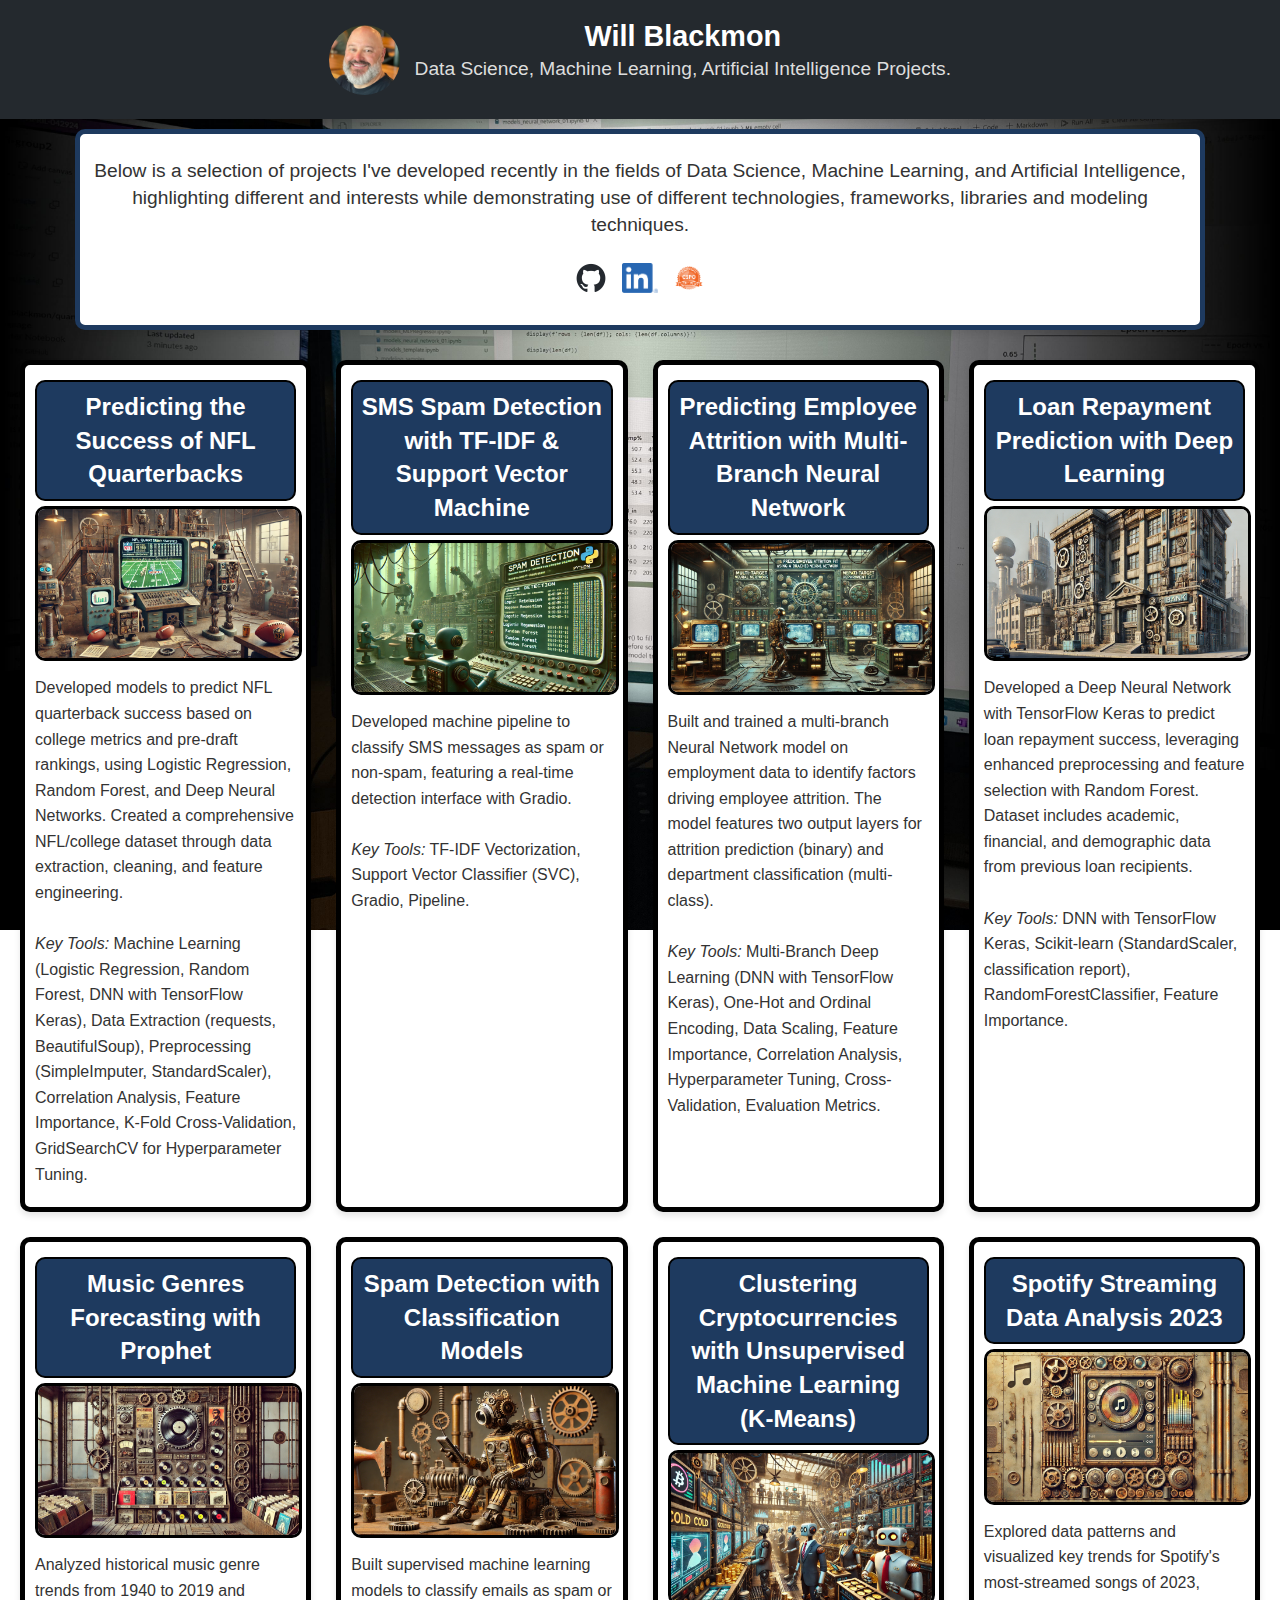
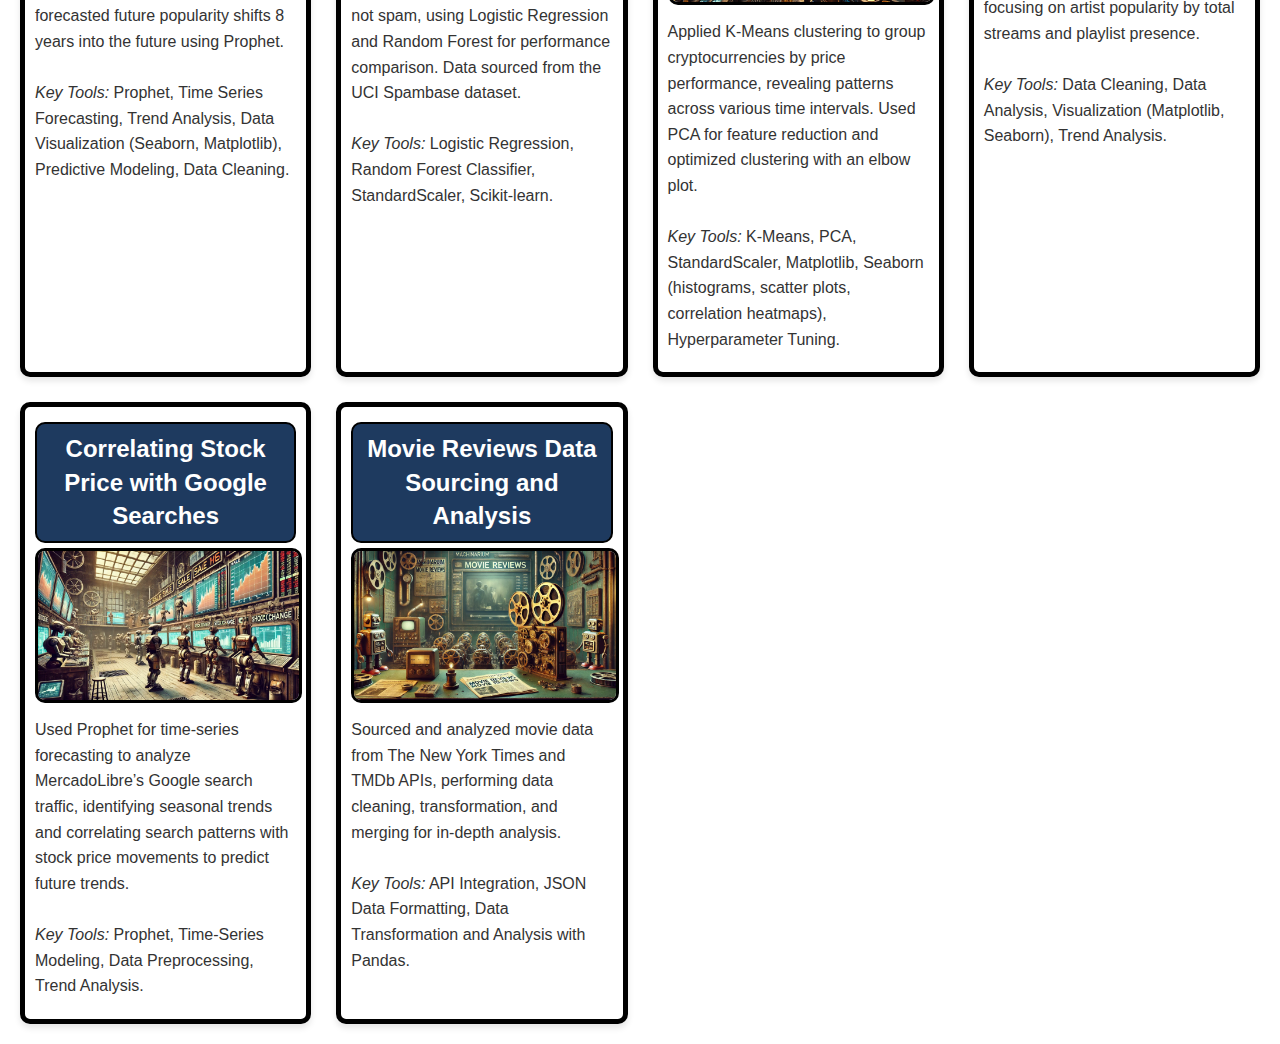
==== commit 8a6046df: "update fonts in intro section" ====
--- a/index.html
+++ b/index.html
@@ -21,7 +21,7 @@
     </header>
     
     <section class="intro">
-        <p>Welcome to my portfolio! The tiles below display a selection of projects I've developed recently in the fields
+        <p>Below is a selection of projects I've developed recently in the fields
         of Data Science, Machine Learning, and Artificial Intelligence, highlighting different and interests while demonstrating 
         use of different technologies, frameworks, libraries and modeling techniques.</p>
 
--- a/styles.css
+++ b/styles.css
@@ -45,7 +45,7 @@
 }
 
 .title-subtitle {
-    font-size: 0.9em;
+    font-size: 1.2em;
     color: #dddddd;
     margin-top: 5px;
 }
@@ -60,7 +60,7 @@
     border: 5px solid #1E3A5F; /* Dark blue frame around the intro section */
     box-shadow: 0px 4px 8px rgba(0, 0, 0, 0.1);
     text-align: center;
-    font-size: 1.3em;
+    font-size: 1.2em;
     line-height: 1.4;
     color: #333333;
 }
@@ -147,7 +147,7 @@
 }
 
 .project-tile p {
-    font-size: 0.9em; /* Slightly adjusted paragraph font size */
+    font-size: 1.0em; /* Slightly adjusted paragraph font size */
     margin: 5px 0; /* Reduced margins for a tighter layout */
     color: #333333; /* Use a dark gray instead of pure black for better readability */
     padding: 5px 0;
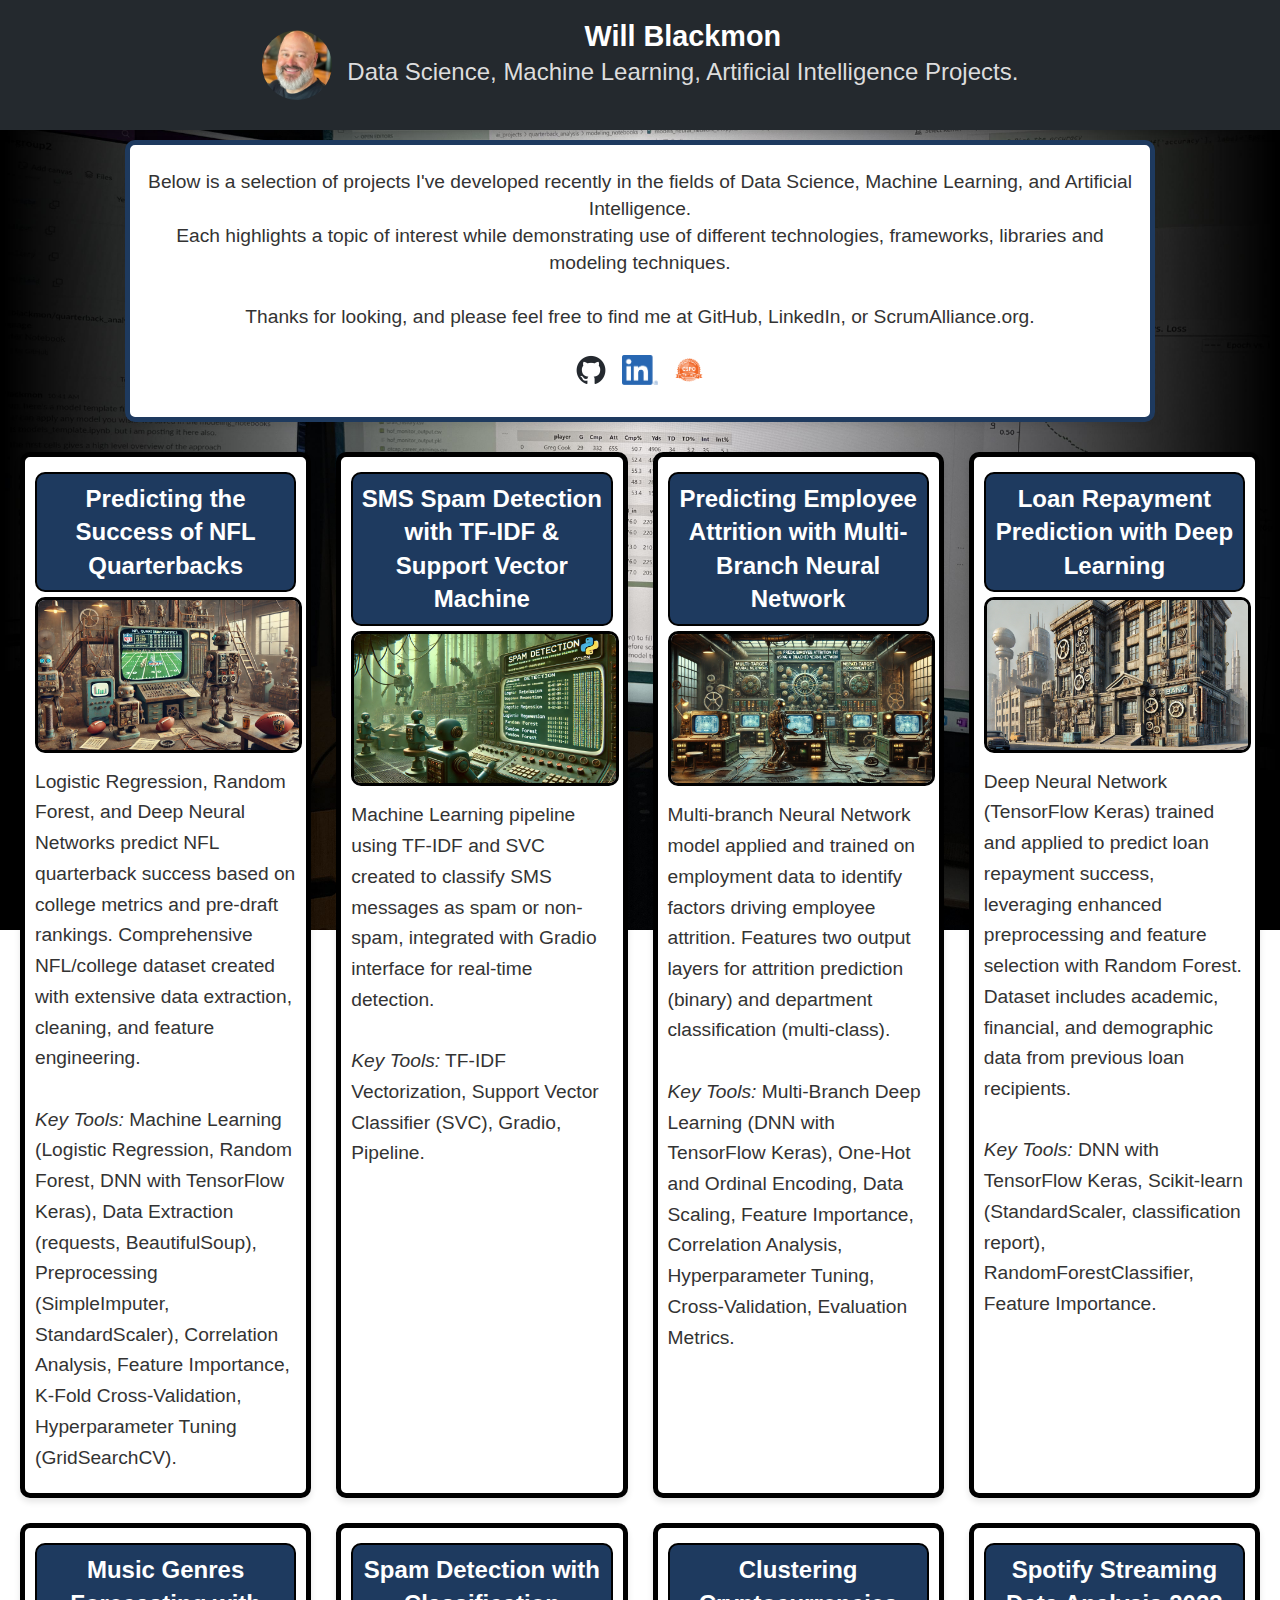
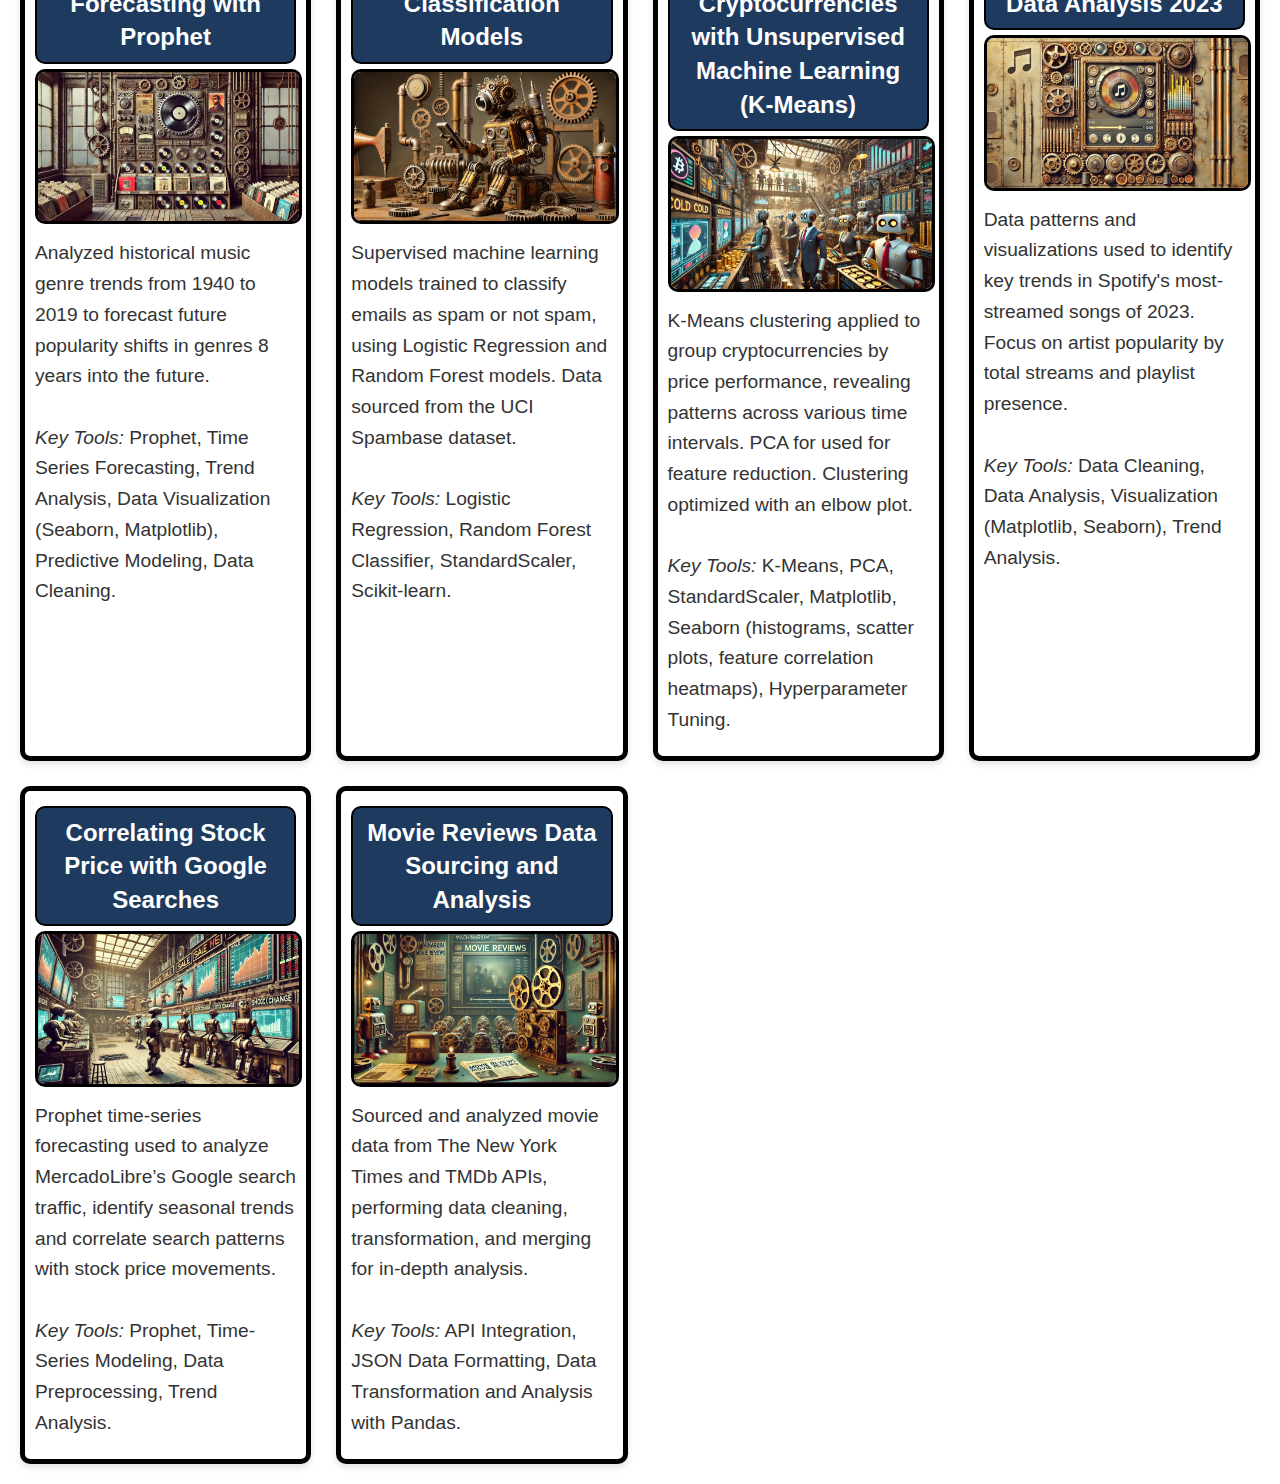
==== commit 4ffbe71c: "descriptions on tiles edited" ====
--- a/index.html
+++ b/index.html
@@ -22,8 +22,13 @@
     
     <section class="intro">
         <p>Below is a selection of projects I've developed recently in the fields
-        of Data Science, Machine Learning, and Artificial Intelligence, highlighting different and interests while demonstrating 
-        use of different technologies, frameworks, libraries and modeling techniques.</p>
+        of Data Science, Machine Learning, and Artificial Intelligence.  
+        <br>Each highlights a topic of interest while demonstrating use of different technologies, frameworks, libraries and modeling techniques.  
+        <br><br>
+        Thanks for looking, and please feel free to find me at <a href="https://github.com/willablackmon">GitHub</a>, 
+    <a href="https://linkedin.com/in/willblackmon">LinkedIn</a>, 
+    or <a href="https://www.scrumalliance.org/community/profile/wblackmon2">ScrumAlliance.org</a>.
+</p>
 
         <ul class="socials_links">
             <li><a href="https://github.com/willablackmon"><img src="images/octocat-black.png" alt="GitHub"></a></li>
@@ -39,13 +44,14 @@
                 <a href="https://github.com/willablackmon/predicting_nfl_qb_success" target="_blank">
                     <h2>Predicting the Success of NFL Quarterbacks</h2>
                     <img src="images/qb.jpg" alt="NFL Quarterback Success Prediction">
-                    <p>Developed models to predict NFL quarterback success based on college metrics and pre-draft rankings, 
-                        using Logistic Regression, Random Forest, and Deep Neural Networks. 
-                        Created a comprehensive NFL/college dataset through data extraction, cleaning, and feature engineering.
+                    <p>Logistic Regression, Random Forest, and Deep Neural Networks
+                        predict NFL quarterback success based on college metrics and pre-draft rankings.  
+                        Comprehensive NFL/college dataset created with extensive data extraction, cleaning, 
+                        and feature engineering.
                         <br>
                         <br><i>Key Tools:</i> Machine Learning (Logistic Regression, Random Forest, DNN with TensorFlow Keras), 
                             Data Extraction (requests, BeautifulSoup), Preprocessing (SimpleImputer, StandardScaler), 
-                            Correlation Analysis, Feature Importance, K-Fold Cross-Validation, GridSearchCV for Hyperparameter Tuning.
+                            Correlation Analysis, Feature Importance, K-Fold Cross-Validation, Hyperparameter Tuning (GridSearchCV).
                 </p>
                 </a>
             </article>
@@ -54,8 +60,8 @@
                 <a href="https://github.com/willablackmon/sms_spam_classification_svc_gradio" target="_blank">
                     <h2>SMS Spam Detection with TF-IDF & Support Vector Machine</h2>
                     <img src="images/spam_03.jpg" alt="SMS Spam Detection">
-                    <p>Developed machine pipeline to classify SMS messages as spam or non-spam, 
-                        featuring a real-time detection interface with Gradio.
+                    <p>Machine Learning pipeline using TF-IDF and SVC created to classify SMS messages as spam or non-spam, 
+                        integrated with Gradio interface for real-time detection.
                         <br>
                         <br><i>Key Tools:</i> TF-IDF Vectorization, Support Vector Classifier (SVC), Gradio, Pipeline.
                 </p>
@@ -66,8 +72,9 @@
                 <a href="https://github.com/willablackmon/attrition_multibranch_neural_network" target="_blank">
                     <h2>Predicting Employee Attrition with Multi-Branch Neural Network</h2>
                     <img src="images/neural_network_01.jpg" alt="Employee Attrition Prediction">
-                    <p>Built and trained a multi-branch Neural Network model on employment data to identify factors driving employee attrition. 
-                        The model features two output layers for attrition prediction (binary) and department classification (multi-class).
+                    <p>Multi-branch Neural Network model applied and trained on employment data to identify factors 
+                        driving employee attrition. Features two output layers for attrition prediction (binary) and department 
+                        classification (multi-class).
                         <br>
                         <br><i>Key Tools:</i> Multi-Branch Deep Learning (DNN with TensorFlow Keras), 
                             One-Hot and Ordinal Encoding, Data Scaling, Feature Importance, Correlation Analysis, 
@@ -80,7 +87,7 @@
                 <a href="https://github.com/willablackmon/loan_predictions_deep_learning" target="_blank">
                     <h2>Loan Repayment Prediction with Deep Learning</h2>
                     <img src="images/bank_01.jpg" alt="Student Loan Prediction">
-                    <p>Developed a Deep Neural Network with TensorFlow Keras to predict loan repayment success, 
+                    <p>Deep Neural Network (TensorFlow Keras) trained and applied to predict loan repayment success, 
                         leveraging enhanced preprocessing and feature selection with Random Forest. 
                         Dataset includes academic, financial, and demographic data from previous loan recipients.
                         <br>
@@ -94,8 +101,8 @@
                 <a href="https://github.com/willablackmon/top_selling_album_genres" target="_blank">
                     <h2>Music Genres Forecasting with Prophet</h2>
                     <img src="images/record_04.jpg" alt="Music Genres Forecasting">
-                    <p>Analyzed historical music genre trends from 1940 to 2019 and forecasted future popularity 
-                        shifts 8 years into the future using Prophet.
+                    <p>Analyzed historical music genre trends from 1940 to 2019 to forecast future popularity 
+                        shifts in genres 8 years into the future.
                         <br>
                         <br><i>Key Tools:</i> Prophet, Time Series Forecasting, Trend Analysis, 
                             Data Visualization (Seaborn, Matplotlib), Predictive Modeling, Data Cleaning.
@@ -107,9 +114,8 @@
                 <a href="https://github.com/willablackmon/spam_detection_classification" target="_blank">
                     <h2>Spam Detection with Classification Models</h2>
                     <img src="images/text_03.jpg" alt="Spam Detection Classification">
-                    <p>Built supervised machine learning models to classify emails as spam or not spam, using Logistic 
-                        Regression and Random Forest for performance comparison. 
-                        Data sourced from the UCI Spambase dataset.
+                    <p>Supervised machine learning models trained to classify emails as spam or not spam, using Logistic 
+                        Regression and Random Forest models.  Data sourced from the UCI Spambase dataset.
                         <br>
                         <br><i>Key Tools:</i> Logistic Regression, Random Forest Classifier, StandardScaler, Scikit-learn.
                     </p>
@@ -120,12 +126,12 @@
                 <a href="https://github.com/willablackmon/crypto_clustering_kmeans" target="_blank">
                     <h2>Clustering Cryptocurrencies with Unsupervised Machine Learning (K-Means) </h2>
                     <img src="images/crypto_03.jpg" alt="Crypto Clustering">
-                    <p>Applied K-Means clustering to group cryptocurrencies by price performance, 
+                    <p>K-Means clustering applied to group cryptocurrencies by price performance, 
                         revealing patterns across various time intervals. 
-                        Used PCA for feature reduction and optimized clustering with an elbow plot.
+                        PCA for used for feature reduction. Clustering optimized with an elbow plot.
                         <br>
                         <br><i>Key Tools:</i> K-Means, PCA, StandardScaler, Matplotlib, Seaborn 
-                        (histograms, scatter plots, correlation heatmaps), Hyperparameter Tuning.
+                        (histograms, scatter plots, feature correlation heatmaps), Hyperparameter Tuning.
                     </p>
                 </a>
             </article>
@@ -134,8 +140,8 @@
                 <a href="https://github.com/willablackmon/spotify_playlist_analysis" target="_blank">
                     <h2>Spotify Streaming Data Analysis 2023</h2>
                     <img src="images/playlist_00.jpg" alt="Spotify Data Analysis">
-                    <p>Explored data patterns and visualized key trends for Spotify's 
-                        most-streamed songs of 2023, focusing on artist popularity by total streams and playlist presence.
+                    <p>Data patterns and visualizations used to identify key trends in Spotify's 
+                        most-streamed songs of 2023.  Focus on artist popularity by total streams and playlist presence.
                         <br>
                         <br><i>Key Tools:</i> Data Cleaning, Data Analysis, Visualization (Matplotlib, Seaborn), Trend Analysis.
                     </p>
@@ -146,8 +152,8 @@
                 <a href="https://github.com/willablackmon/search-stock-trends-prophet" target="_blank">
                     <h2>Correlating Stock Price with Google Searches</h2>
                     <img src="images/stock_01.jpg" alt="Stock Trends Forecasting">
-                    <p>Used Prophet for time-series forecasting to analyze MercadoLibre’s Google search traffic, 
-                        identifying seasonal trends and correlating search patterns with stock price movements to predict future trends.
+                    <p>Prophet time-series forecasting used to analyze MercadoLibre’s Google search traffic, 
+                        identify seasonal trends and correlate search patterns with stock price movements.  
                         <br>
                         <br><i>Key Tools:</i> Prophet, Time-Series Modeling, Data Preprocessing, Trend Analysis.
                     </p>
--- a/styles.css
+++ b/styles.css
@@ -45,7 +45,7 @@
 }
 
 .title-subtitle {
-    font-size: 1.2em;
+    font-size: 1.5em;
     color: #dddddd;
     margin-top: 5px;
 }
@@ -55,7 +55,7 @@
     background-color: #ffffff;
     padding: 5px 10px; /* Reduced padding for a tighter layout */
     margin: 10px auto; /* Centers the intro section with equal spacing on top and bottom */
-    max-width: 1100px; /* Matches the width of the tiles container */
+    max-width: 1000px; /* Matches the width of the tiles container */
     border-radius: 10px;
     border: 5px solid #1E3A5F; /* Dark blue frame around the intro section */
     box-shadow: 0px 4px 8px rgba(0, 0, 0, 0.1);
@@ -87,7 +87,7 @@
 .projects {
     display: grid;
     margin-top: 10px; /* Reduce space between intro and tiles */
-    grid-template-columns: repeat(auto-fit, minmax(280px, 1fr)); /* Responsive layout with minimum width */
+    grid-template-columns: repeat(auto-fit, minmax(300px, 1fr)); /* Responsive layout with minimum width */
     gap: 15px; 
     padding: 15px;
 }
@@ -147,7 +147,7 @@
 }
 
 .project-tile p {
-    font-size: 1.0em; /* Slightly adjusted paragraph font size */
+    font-size: 1.2em; /* Slightly adjusted paragraph font size */
     margin: 5px 0; /* Reduced margins for a tighter layout */
     color: #333333; /* Use a dark gray instead of pure black for better readability */
     padding: 5px 0;
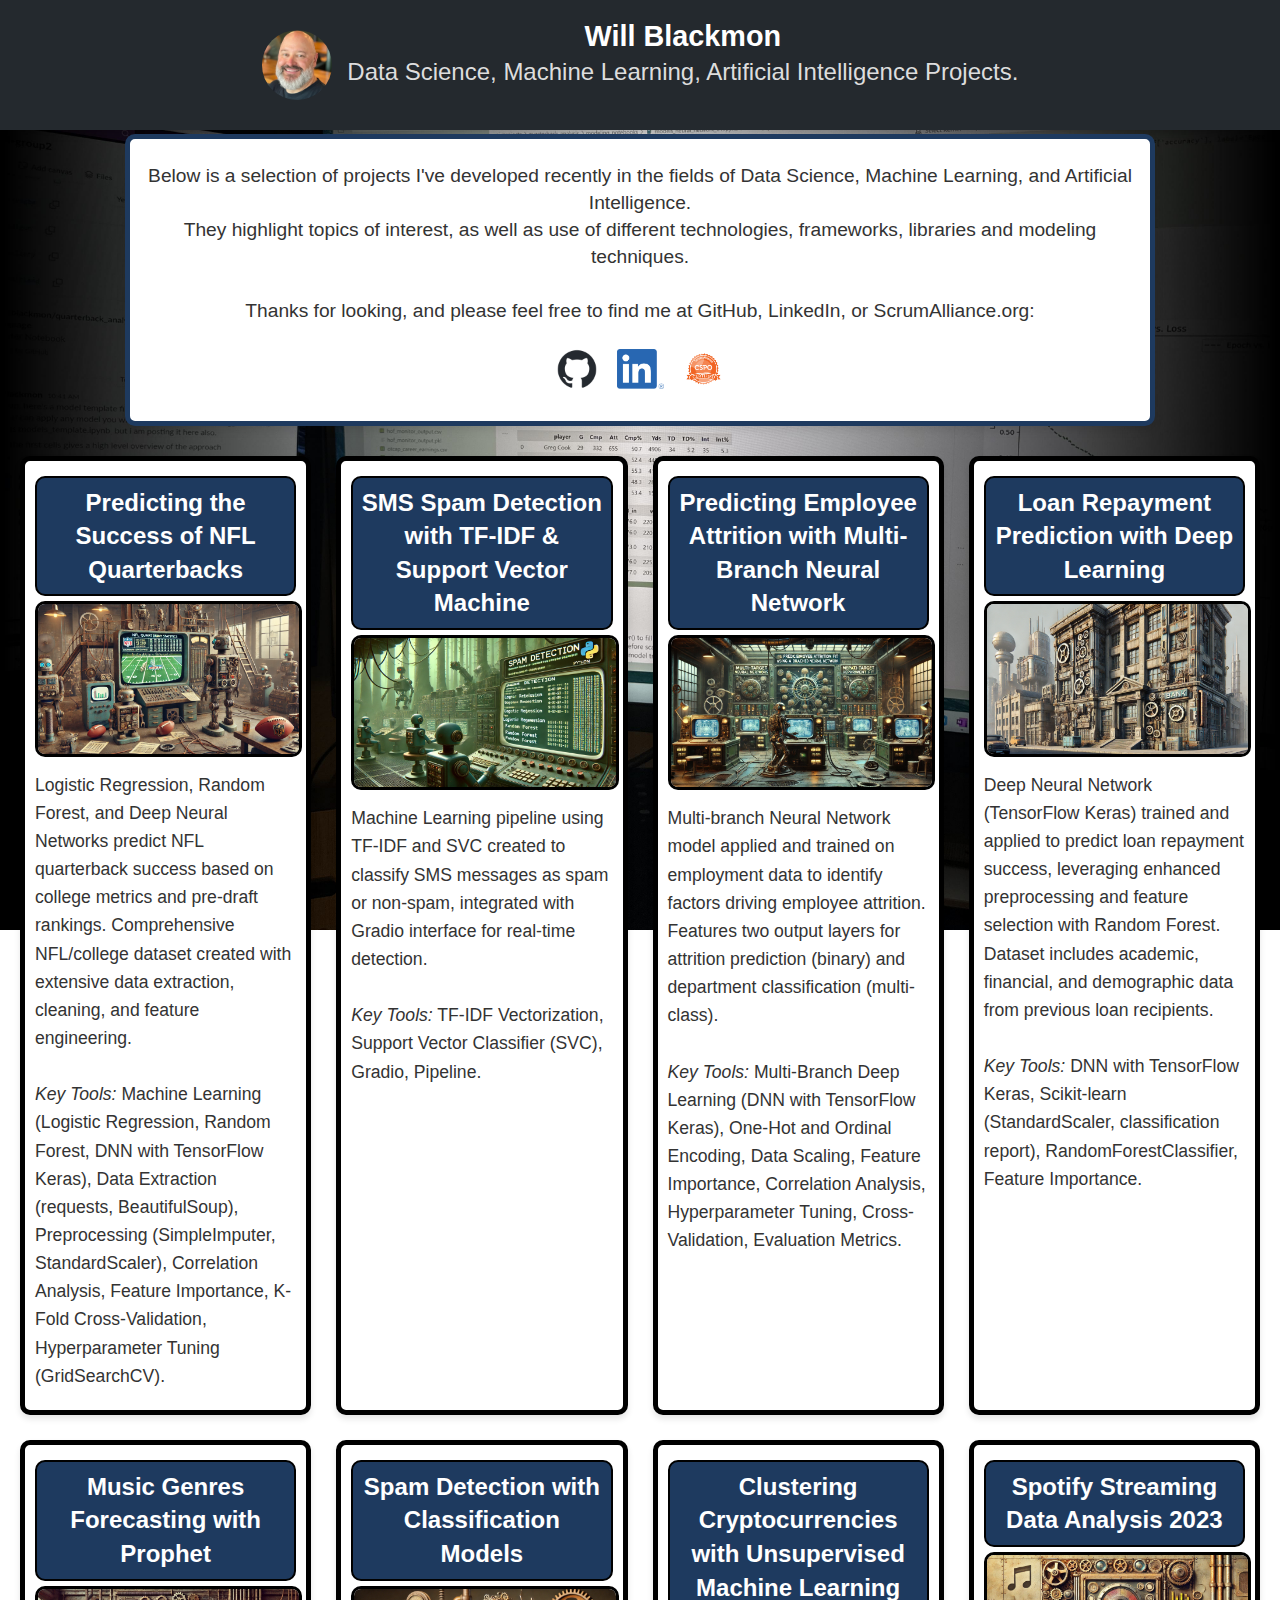
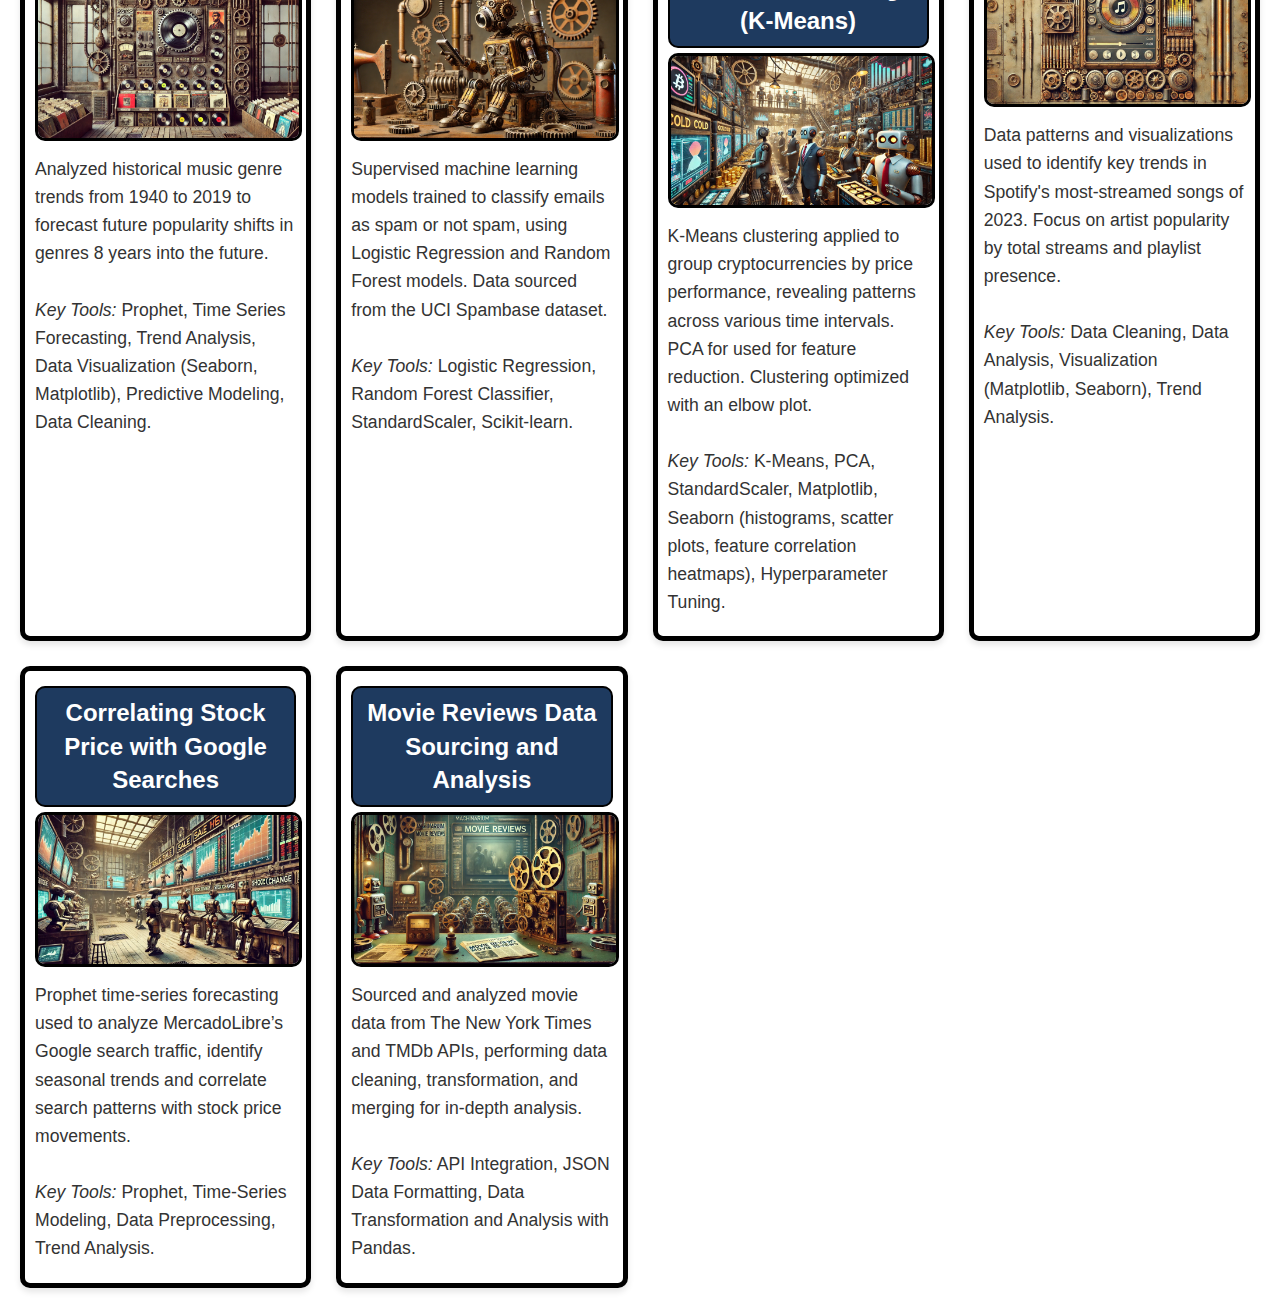
==== commit b5dde94a: "descriptions on tiles edited" ====
--- a/index.html
+++ b/index.html
@@ -23,11 +23,11 @@
     <section class="intro">
         <p>Below is a selection of projects I've developed recently in the fields
         of Data Science, Machine Learning, and Artificial Intelligence.  
-        <br>Each highlights a topic of interest while demonstrating use of different technologies, frameworks, libraries and modeling techniques.  
+        <br>They highlight topics of interest, as well as use of different technologies, frameworks, libraries and modeling techniques.  
         <br><br>
         Thanks for looking, and please feel free to find me at <a href="https://github.com/willablackmon">GitHub</a>, 
     <a href="https://linkedin.com/in/willblackmon">LinkedIn</a>, 
-    or <a href="https://www.scrumalliance.org/community/profile/wblackmon2">ScrumAlliance.org</a>.
+    or <a href="https://www.scrumalliance.org/community/profile/wblackmon2">ScrumAlliance.org</a>:
 </p>
 
         <ul class="socials_links">
--- a/styles.css
+++ b/styles.css
@@ -54,7 +54,7 @@
 .intro {
     background-color: #ffffff;
     padding: 5px 10px; /* Reduced padding for a tighter layout */
-    margin: 10px auto; /* Centers the intro section with equal spacing on top and bottom */
+    margin: 4px auto; /* Centers the intro section with equal spacing on top and bottom */
     max-width: 1000px; /* Matches the width of the tiles container */
     border-radius: 10px;
     border: 5px solid #1E3A5F; /* Dark blue frame around the intro section */
@@ -75,11 +75,11 @@
 }
 
 .intro .socials_links li {
-    margin: 0 8px; /* Less space between icons */
+    margin: 0 10px; /* Less space between icons */
 }
 
 .intro .socials_links img {
-    height: 30px; /* Smaller icons */
+    height: 40px; /* Smaller icons */
     object-fit: contain;
 }
 
@@ -147,7 +147,7 @@
 }
 
 .project-tile p {
-    font-size: 1.2em; /* Slightly adjusted paragraph font size */
+    font-size: 1.1em; /* Slightly adjusted paragraph font size */
     margin: 5px 0; /* Reduced margins for a tighter layout */
     color: #333333; /* Use a dark gray instead of pure black for better readability */
     padding: 5px 0;
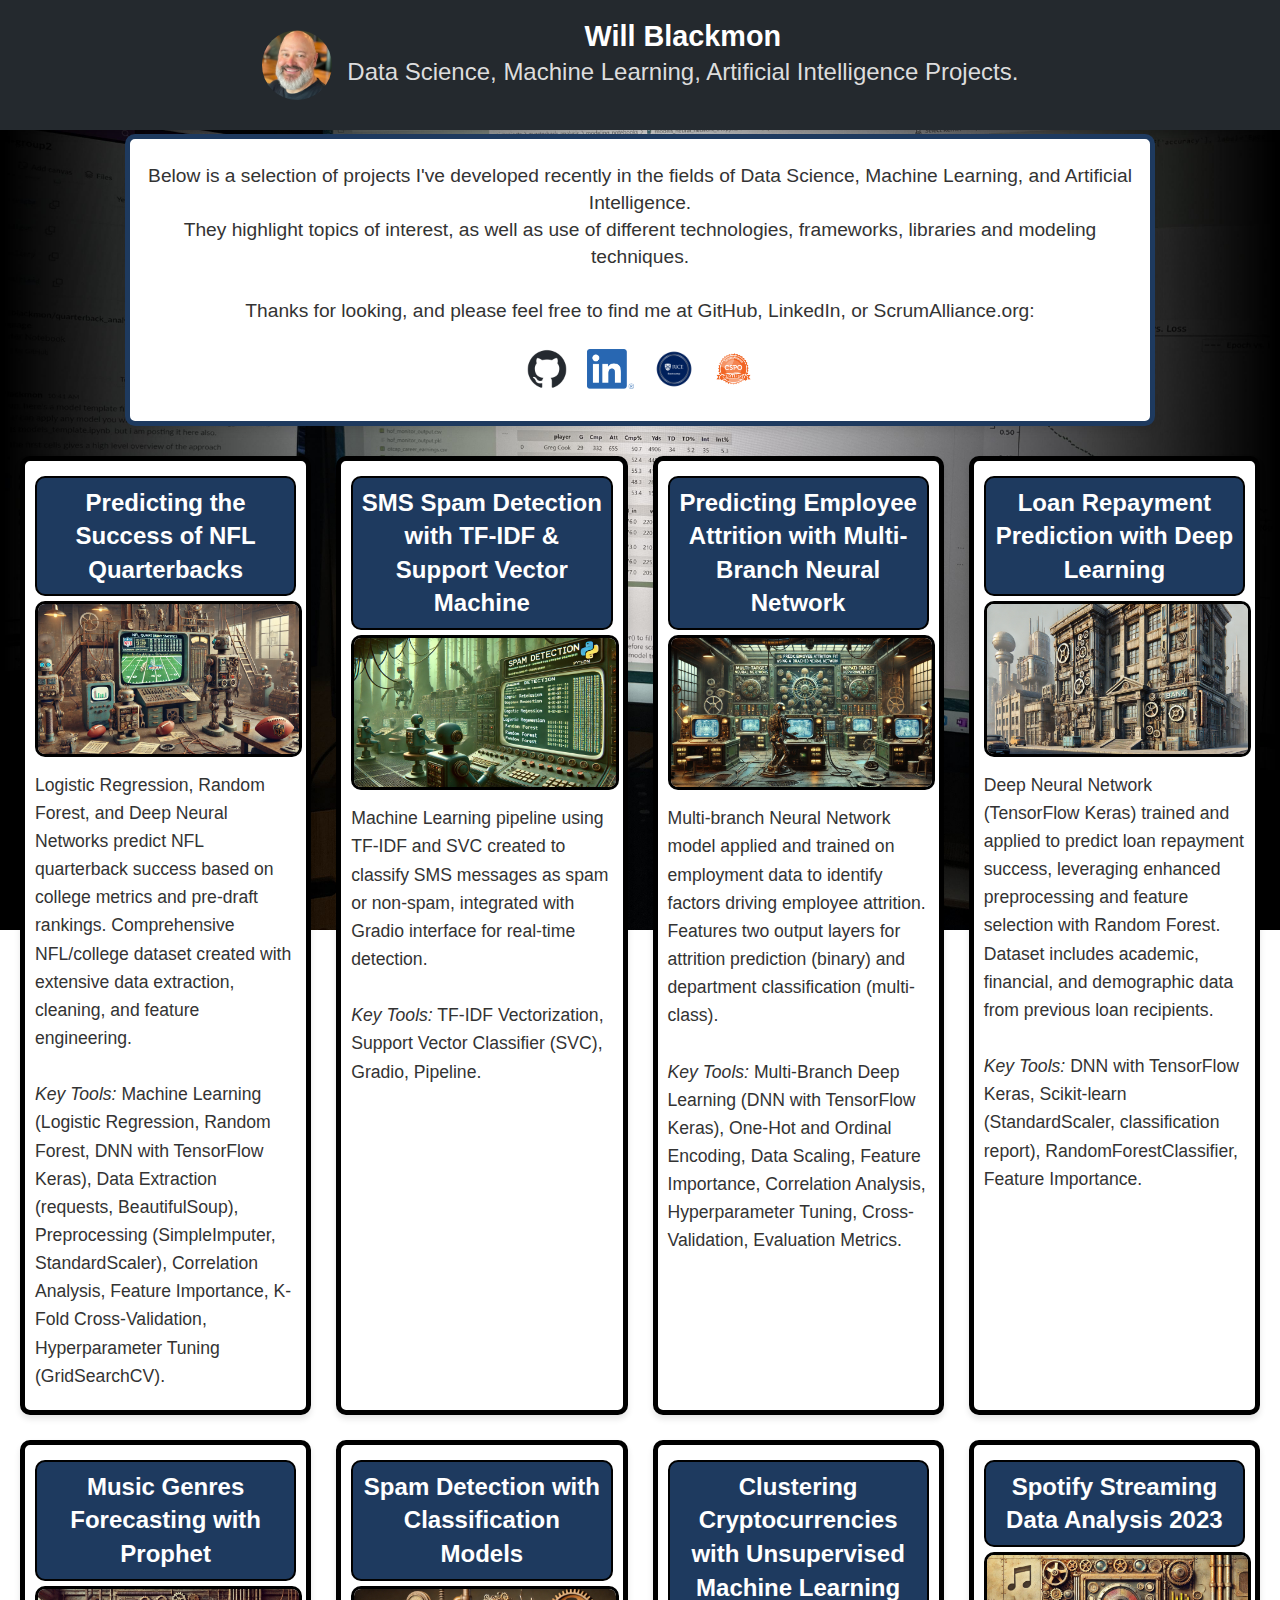
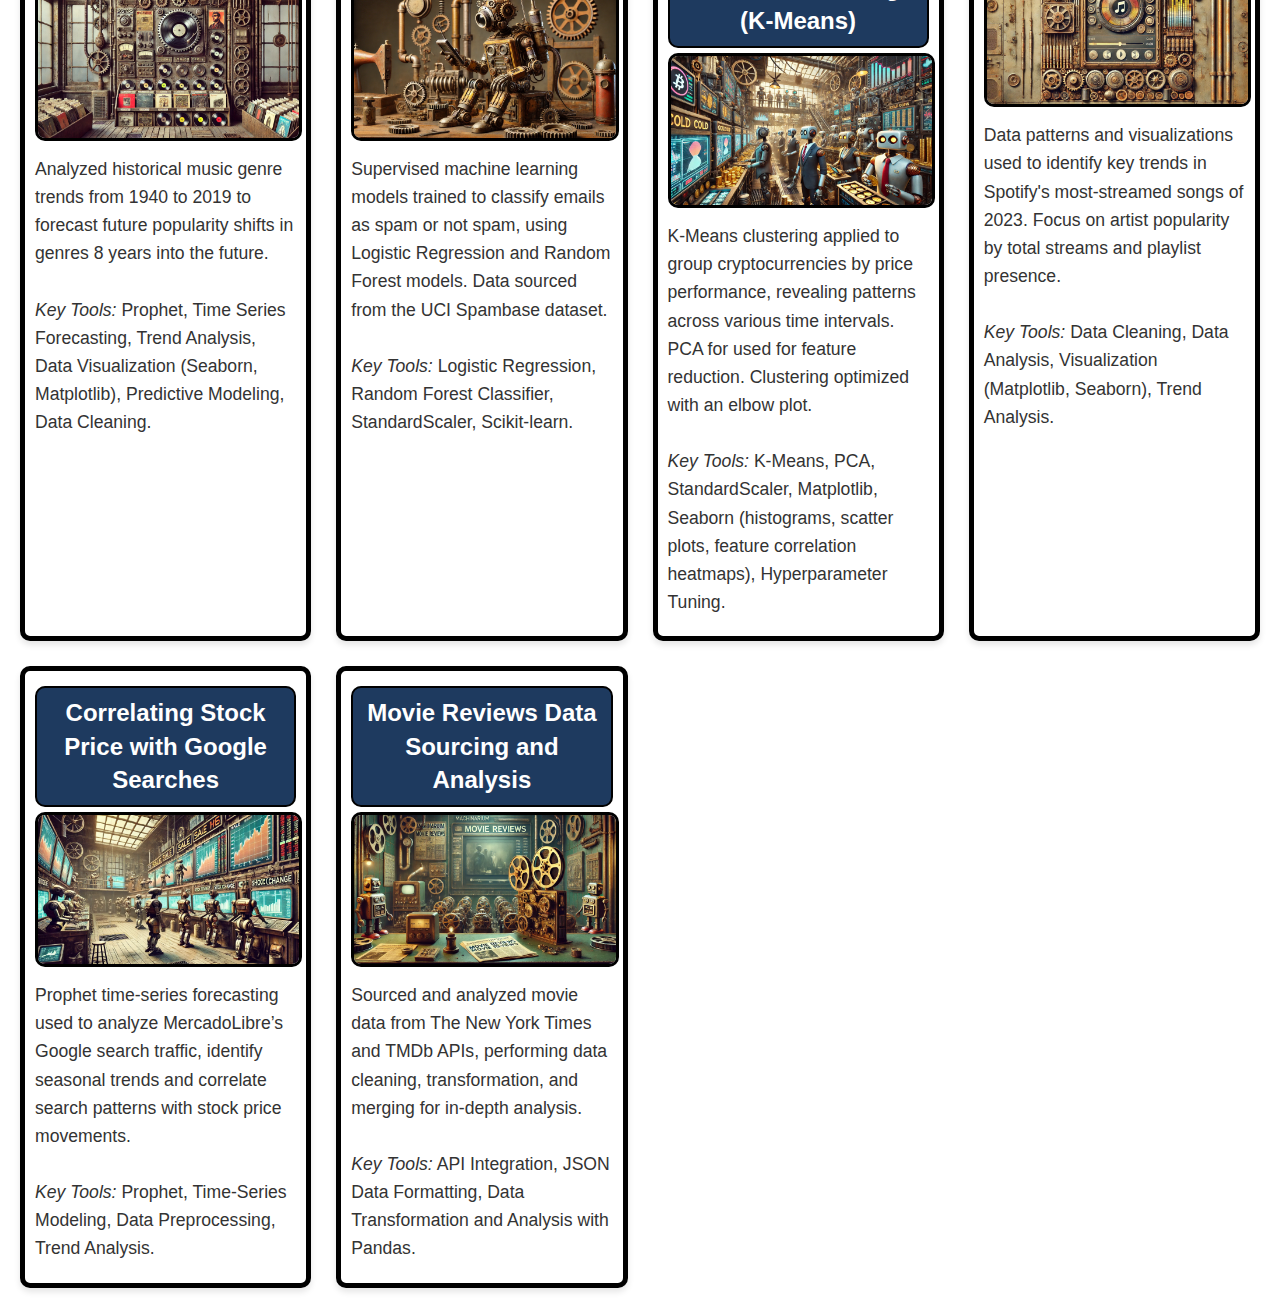
==== commit d9557b18: "adding rice certificate badge to header" ====
--- a/index.html
+++ b/index.html
@@ -33,7 +33,10 @@
         <ul class="socials_links">
             <li><a href="https://github.com/willablackmon"><img src="images/octocat-black.png" alt="GitHub"></a></li>
             <li><a href="https://linkedin.com/in/willblackmon"><img src="images/LI-In-Bug.png" alt="LinkedIn"></a></li>
+            <li><a href="https://rice.credential.getsmarter.com/3f0276b4-e95a-491c-b6c4-6ed59b143ea9"><img src="images/rice_ai_badge.png" alt="Rice University AI Boot Camp Certificate"></a></li>
             <li><a href="https://www.scrumalliance.org/community/profile/wblackmon2"><img src="images/scrum_cspo.png" alt="Certified Product Owner, Certified Scrum Master"></a></li>
+       
+              
         </ul>
 
     </section>
